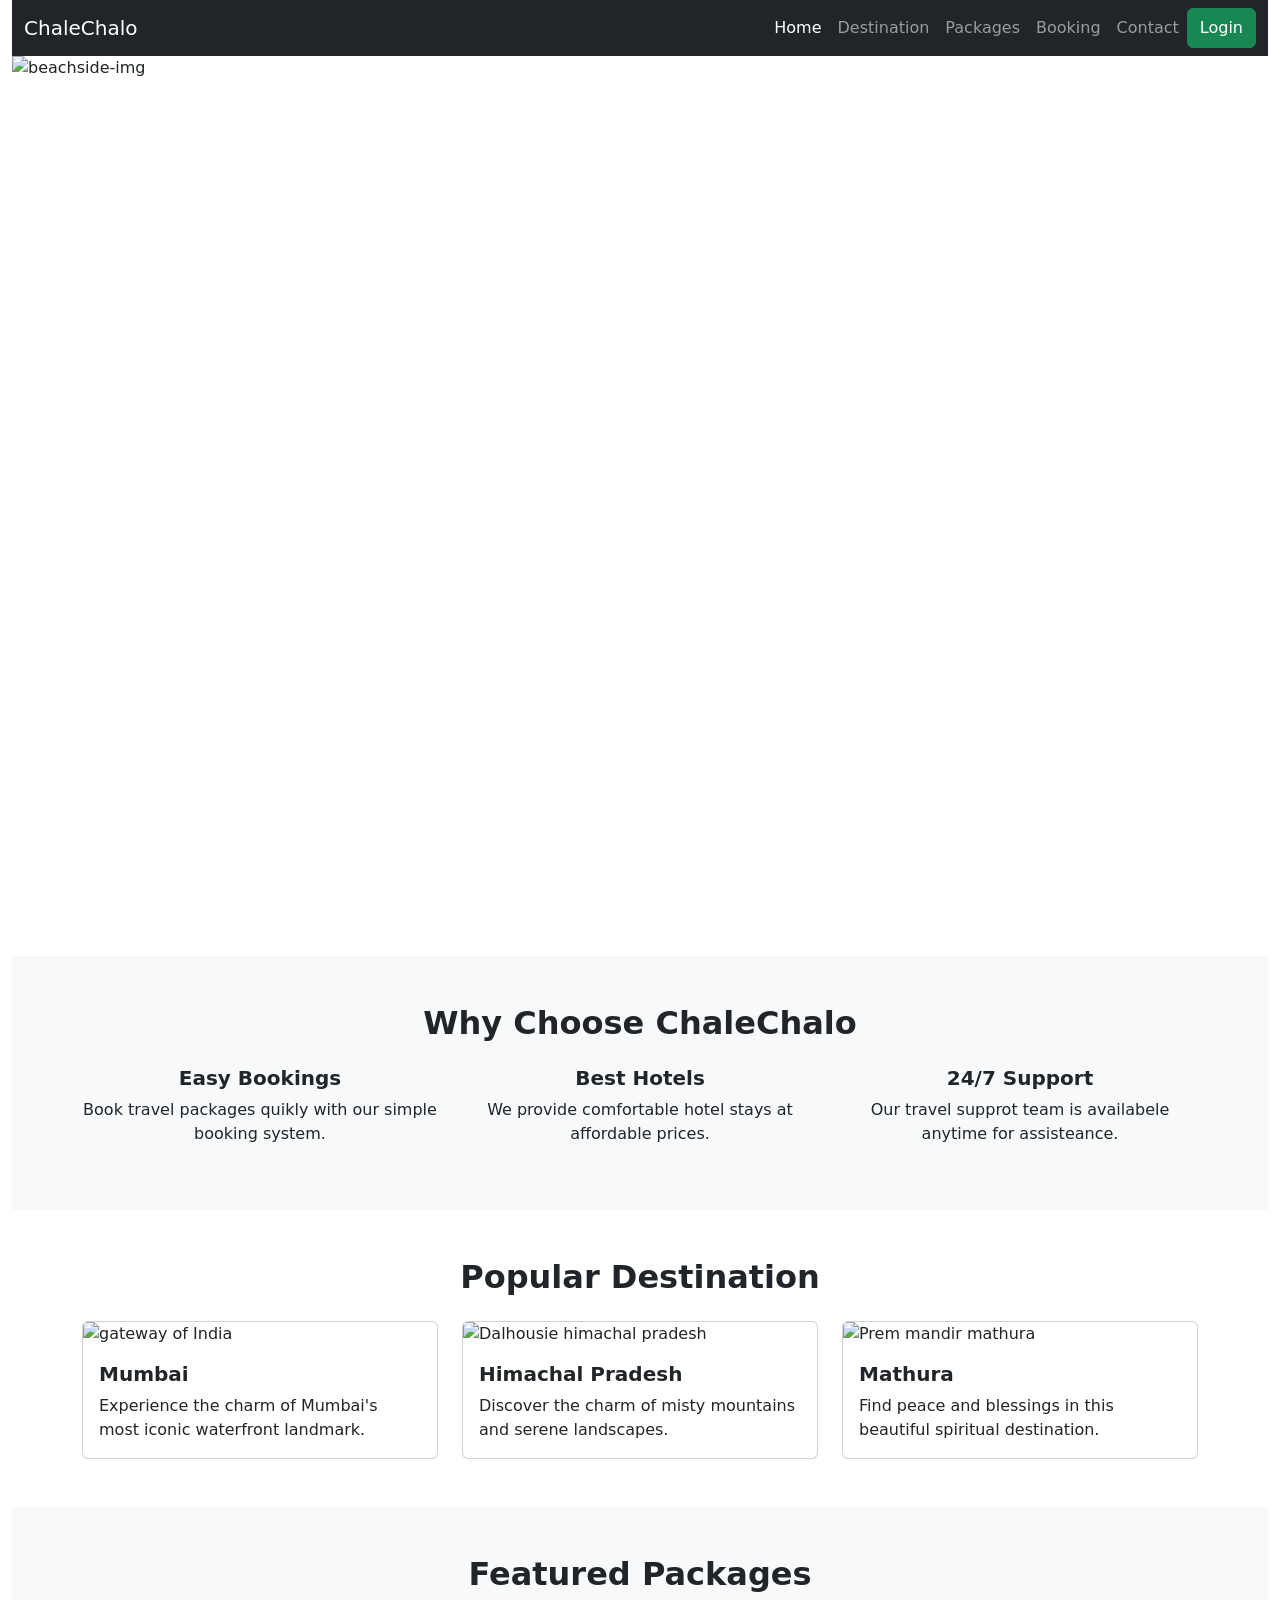
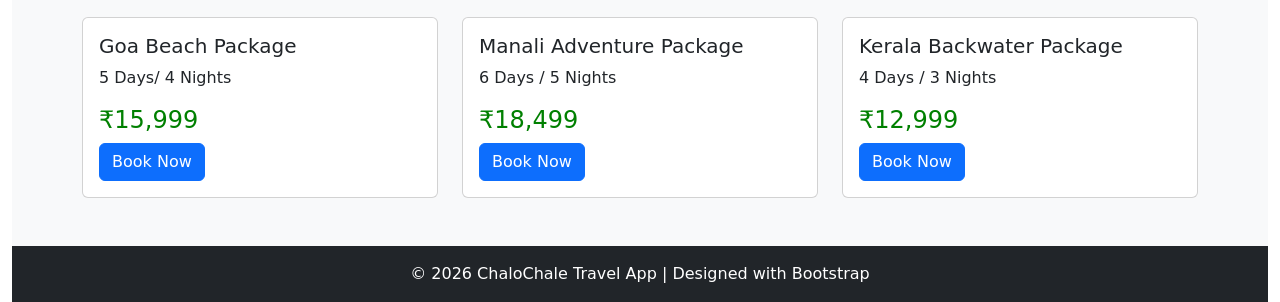
==== index.html @ 3525d7b6 "home page designed and windsurf installed" ====
<!DOCTYPE html>
<html lang="en">

<head>
    <meta charset="UTF-8">
    <meta name="viewport" content="width=device-width, initial-scale=1.0">
    <title>ChaleChalo - Travel App</title>
    <link href="https://cdn.jsdelivr.net/npm/bootstrap@5.0.2/dist/css/bootstrap.min.css" rel="stylesheet"
        integrity="sha384-EVSTQN3/azprG1Anm3QDgpJLIm9Nao0Yz1ztcQTwFspd3yD65VohhpuuCOmLASjC" crossorigin="anonymous">
    <link rel="stylesheet" href="css/style.css">
</head>

<body>

    <div class="container-fluid">
        <div class="row">
            <div class="col">

                <nav class="navbar navbar-expand-sm navbar-dark bg-dark">
                    <div class="container-fluid">
                        <a class="navbar-brand">ChaleChalo</a>

                        <button class="navbar-toggler" type="button" data-bs-toggle="collapse"
                            data-bs-target="#navbarNav" aria-controls="navbarNav" aria-expanded="false"
                            aria-label="Toggle navigation">
                            <span class="navbar-toggler-icon"></span>
                        </button>

                        <div class="collapse navbar-collapse" id="navbarNav">
                            <ul class="navbar-nav ms-auto">
                                <li class="nav-item">
                                    <a class="nav-link active" href="./index.html">Home</a>
                                </li>
                                <li class="nav-item">
                                    <a class="nav-link" href="./destination.html">Destination</a>
                                </li>
                                <li class="nav-item">
                                    <a class="nav-link" href="./packages.html">Packages</a>
                                </li>
                                <li class="nav-item">
                                    <a class="nav-link" href="./booking.html">Booking</a>
                                </li>
                                <li class="nav-item">
                                    <a class="nav-link" href="./contact.html">Contact</a>
                                </li>
                                <button type="button" class="btn btn-success">Login</button>
                            </ul>
                        </div>
                    </div>
                </nav>
            </div>
        </div>
        <!---Navigation end here-->

        <div class="row">
            <div class="col">
                <div id="carouselExampleCaptions" class="carousel slide">
                    <div class="carousel-indicators">
                        <button type="button" data-bs-target="#carouselExampleCaptions" data-bs-slide-to="0"
                            class="active" aria-current="true" aria-label="Slide 1"></button>
                        <button type="button" data-bs-target="#carouselExampleCaptions" data-bs-slide-to="1"
                            aria-label="Slide 2"></button>
                        <button type="button" data-bs-target="#carouselExampleCaptions" data-bs-slide-to="2"
                            aria-label="Slide 3"></button>
                    </div>
                    <div class="carousel-inner">
                        <div class="carousel-item active">
                            <img src="https://images.wallpaperscraft.com/image/single/beach_sea_sand_1341994_3840x2400.jpg"
                                class="d-block w-100" alt="beachside-img" style="height: 900px">
                            <div class="carousel-caption d-none d-md-block">
                                <h5>Explore the World</h5>
                                <p>Discover breathtaking destinations and unforgettable adventures.</p>
                            </div>
                        </div>
                        <div class="carousel-item">
                            <img src="https://images.pexels.com/photos/371633/pexels-photo-371633.jpeg?cs=srgb&dl=clouds-country-daylight-371633.jpg&fm=jpg"
                                class="d-block w-100" alt="mountain-img" style="height: 900px">
                            <div class="carousel-caption d-none d-md-block">
                                <h5>Your Journey Begins Here</h5>
                                <p>Plan, book, and experience travel like never before.</p>
                            </div>
                        </div>
                        <div class="carousel-item">
                            <img src="https://wallpapercave.com/wp/wp5392707.jpg" class="d-block w-100" alt="ooty"
                                style="height: 900px">
                            <div class="carousel-caption d-none d-md-block">
                                <h5>Travel Without Limits</h5>
                                <p>Find the perfect destination for your next adventure.</p>
                            </div>
                        </div>
                    </div>
                    <button class="carousel-control-prev" type="button" data-bs-target="#carouselExampleCaptions"
                        data-bs-slide="prev">
                        <span class="carousel-control-prev-icon" aria-hidden="true"></span>
                        <span class="visually-hidden">Previous</span>
                    </button>
                    <button class="carousel-control-next" type="button" data-bs-target="#carouselExampleCaptions"
                        data-bs-slide="next">
                        <span class="carousel-control-next-icon" aria-hidden="true"></span>
                        <span class="visually-hidden">Next</span>
                    </button>
                </div>
            </div>
        </div>
        <!-- carousel ends here -->

        <div class="row">
            <div class="col-md-12">
                <section class="py-5 bg-light">
                    <div class="container">
                        <h2 class="text-center fw-bold mb-4">Why Choose ChaleChalo</h2>

                        <div class="row text-center">
                            <div class="col-4">
                                <h5 class="fw-bold">Easy Bookings</h5>
                                <p>Book travel packages quikly with our simple booking system.</p>
                            </div>
                            <div class="col-4">
                                <h5 class="fw-bold">Best Hotels</h5>
                                <p>We provide comfortable hotel stays at affordable prices.</p>
                            </div>
                            <div class="col-4">
                                <h5 class="fw-bold">24/7 Support</h5>
                                <p>Our travel supprot team is availabele anytime for assisteance.</p>
                            </div>
                        </div>
                    </div>
                </section>
            </div>
        </div>

        <!--service section ends here-->

        <section class="py-5">
            <div class="container">
                <h2 class="text-center fw-bold mb-4">Popular Destination</h2>
                <div class="row">
                    <div class="col-4">
                        <div class="card">
                            <img src="https://media.istockphoto.com/id/932088534/photo/mumbai-india-gateway-of-india.jpg?s=170667a&w=0&k=20&c=wxJutsMRgxdqLVpyVEsyJGT-OfS_-e7P_M9g_3NJ0JU="
                                class="card-img-top" alt="gateway of India">
                            <div class="card-body">
                                <h5 class="fw-bold">Mumbai</h5>
                                <p class="card-text">Experience the charm of Mumbai's most iconic waterfront landmark.
                                </p>
                            </div>
                        </div>
                    </div>
                    <div class="col-4">
                        <div class="card">
                            <img src="https://lonelyplanetimages.imgix.net/mastheads/GettyImages-514084465_high.jpg?sharp=10&vib=20&w=1200"
                                class="card-img-top" alt="Dalhousie himachal pradesh">
                            <div class="card-body">
                                <h5 class="fw-bold">Himachal Pradesh</h5>
                                <p class="card-text">Discover the charm of misty mountains and serene landscapes.</p>
                            </div>
                        </div>
                    </div>
                    <div class="col-4">
                        <div class="card">
                            <img src="https://cdn.pixabay.com/photo/2020/01/21/08/11/indian-temple-4782312_1280.jpg"
                                class="card-img-top" alt="Prem mandir mathura">
                            <div class="card-body">
                                <h5 class="fw-bold">Mathura</h5>
                                <p class="card-text">Find peace and blessings in this beautiful spiritual destination.
                                </p>
                            </div>
                        </div>
                    </div>
                </div>
            </div>
        </section>

        <!--destination section ends here-->

        <section class="py-5 bg-light">
            <div class="container">
                <h2 class="text-center fw-bold mb-4">Featured Packages </h2>

                <div class="row">
                    <div class="col-4">
                        <div class="card">
                            <div class="card-body">
                                <h5 class="card-title">Goa Beach Package</h5>
                                <p class="card-text">5 Days/ 4 Nights</p>
                                <h4 style="color: green;">₹15,999</h4>
                                <button type="button" class="btn btn-primary" data-bs-toggle="modal"
                                    data-bs-target="#exampleModal">
                                    Book Now
                                </button>
                            </div>
                        </div>
                    </div>
                    <div class="col-4">
                        <div class="card">
                            <div class="card-body">
                                <h5 class="card-title">Manali Adventure Package</h5>
                                <p class="card-text">6 Days / 5 Nights</p>
                                <h4 style="color: green;">₹18,499</h4>
                                <button type="button" class="btn btn-primary" data-bs-toggle="modal"
                                    data-bs-target="#exampleModal">
                                    Book Now
                                </button>
                            </div>
                        </div>
                    </div>
                    <div class="col-4">
                        <div class="card">
                            <div class="card-body">
                                <h5 class="card-title">Kerala Backwater Package</h5>
                                <p class="card-text">4 Days / 3 Nights</p>
                                <h4 style="color: green;">₹12,999</h4>
                                <button type="button" class="btn btn-primary" data-bs-toggle="modal"
                                    data-bs-target="#exampleModal">
                                    Book Now
                                </button>
                            </div>

                        </div>

                    </div>

                    <!-- Modal -->
                    <div class="modal fade" id="exampleModal" tabindex="-1" aria-labelledby="exampleModalLabel"
                        aria-hidden="true">
                        <div class="modal-dialog modal-dialog-centered custom-modal">
                            <div class="modal-content">
                                <div class="modal-header" style="background-color: rgb(10, 154, 237);">
                                    <h1 class="modal-title fs-5" id="exampleModalLabel">Book Now</h1>
                                    <button type="button" class="btn-close" data-bs-dismiss="modal"
                                        aria-label="Close"></button>
                                </div>
                                <div class="modal-body">
                                    <div class="row">
                                        <div class="col-6">
                                            <div class="input-group">
                                                <span class="input-group-text">Full Name</span>
                                                <input type="text" aria-label="First name" class="form-control">
                                            </div>
                                        </div>
                                        <div class="col-6">
                                            <div class="mb-3">
                                                <div class="input-group">
                                                    <span class="input-group-text">Email Address</span>
                                                    <input type="email" class="form-control"
                                                        id="exampleFormControlInput1" placeholder="name@example.com">
                                                </div>
                                            </div>
                                        </div>
                                    </div>
                                    <div class="row">
                                        <div class="col-6">
                                            <p>Select Destination</p>
                                            <div class="dropdown">
                                                <button class="btn btn-secondary dropdown-toggle" type="button"
                                                    data-bs-toggle="dropdown" aria-expanded="false">
                                                    Select Destination
                                                </button>
                                                <ul class="dropdown-menu">
                                                    <li><a class="dropdown-item">Goa</a></li>
                                                    <li><a class="dropdown-item">Manali</a></li>
                                                    <li><a class="dropdown-item">Jaipur</a></li>
                                                    <li><a class="dropdown-item">Kerala</a></li>
                                                </ul>
                                            </div>
                                        </div>
                                        <div class="col-6">
                                            <p>Travel Date</p>
                                            <div class="mb-3">
                                                <input type="date" class="form-control" id="date">
                                            </div>
                                        </div>
                                    </div>
                                    <div class="row">
                                        <div class="col-12">
                                            <label for="nop">Number of People</label>
                                            <input type="text" aria-label="Number of People" class="form-control"
                                                id="nop">
                                        </div>
                                    </div>
                                    <div class="row">
                                        <div class="mb-3">
                                            <label for="exampleFormControlTextarea1" class="form-label">Message</label>
                                            <textarea class="form-control" id="exampleFormControlTextarea1"
                                                rows="3"></textarea>
                                        </div>
                                    </div>
                                    <div class="row">
                                        <div class="col">
                                            <div class="text-center">
                                                <button type="button" class="btn btn-outline-success">
                                                    Submit Booking Request
                                                </button>
                                            </div>
                                        </div>
                                    </div>
                                </div>
                            </div>
                        </div>
                    </div>

                </div>
        </section>
        <!-- form end here -->

        <!-- Footer -->
        <footer class="bg-dark text-white text-center py-3">
            <p class="mb-0">© 2026 ChaloChale Travel App | Designed with Bootstrap</p>
        </footer>
    </div>


    <script src="https://cdn.jsdelivr.net/npm/bootstrap@5.0.2/dist/js/bootstrap.bundle.min.js"
        integrity="sha384-MrcW6ZMFYlzcLA8Nl+NtUVF0sA7MsXsP1UyJoMp4YLEuNSfAP+JcXn/tWtIaxVXM"
        crossorigin="anonymous"></script>
</body>

</html>
---- css/style.css ----
.custom-modal {
    max-width: 800px;  /* Increase width */
}

.custom-modal .modal-content {
    min-height: 400px;
}
.custom-modal {
    max-width: 800px;
    width: 90%;
}

.custom-modal .modal-content {
    min-height: auto;
}

@media (max-width: 576px) {
    .custom-modal {
        width: 95%;
        margin: auto;
    }

    .custom-modal .modal-content {
        min-height: auto;
    }
}
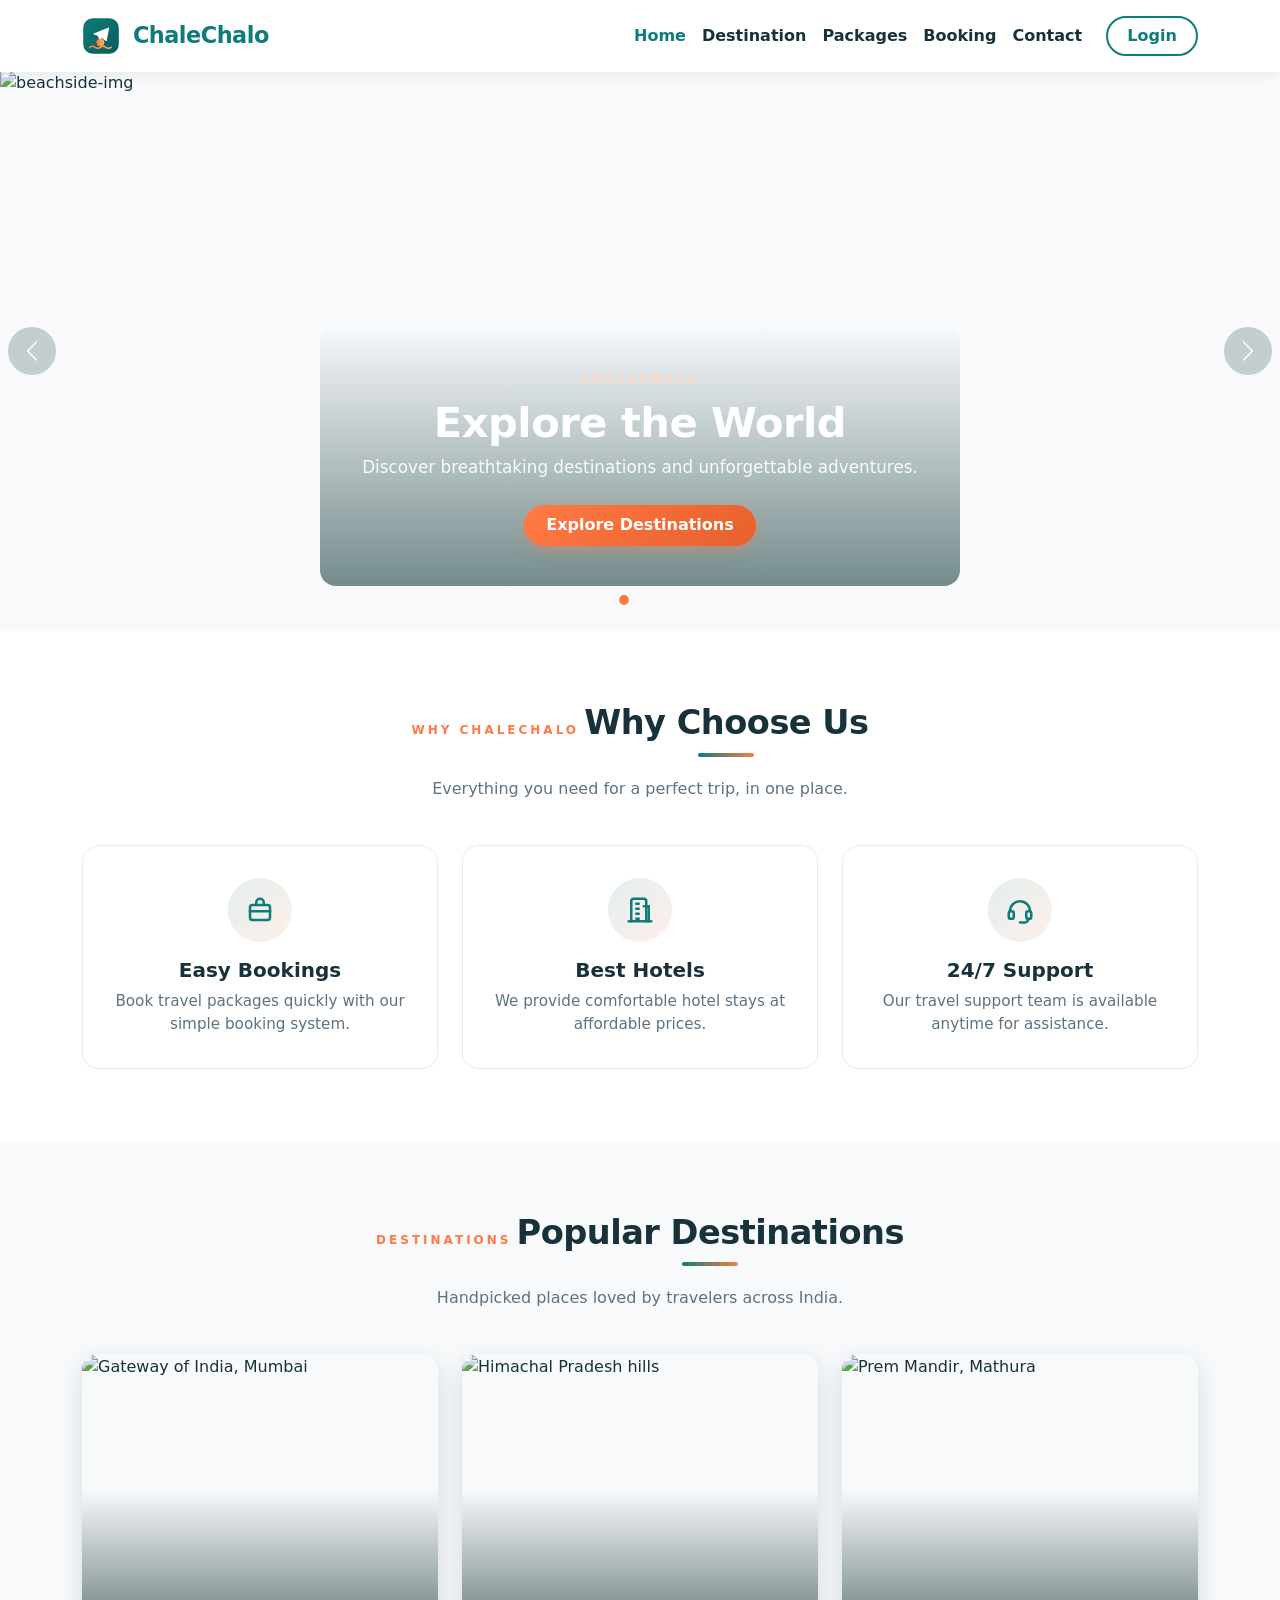
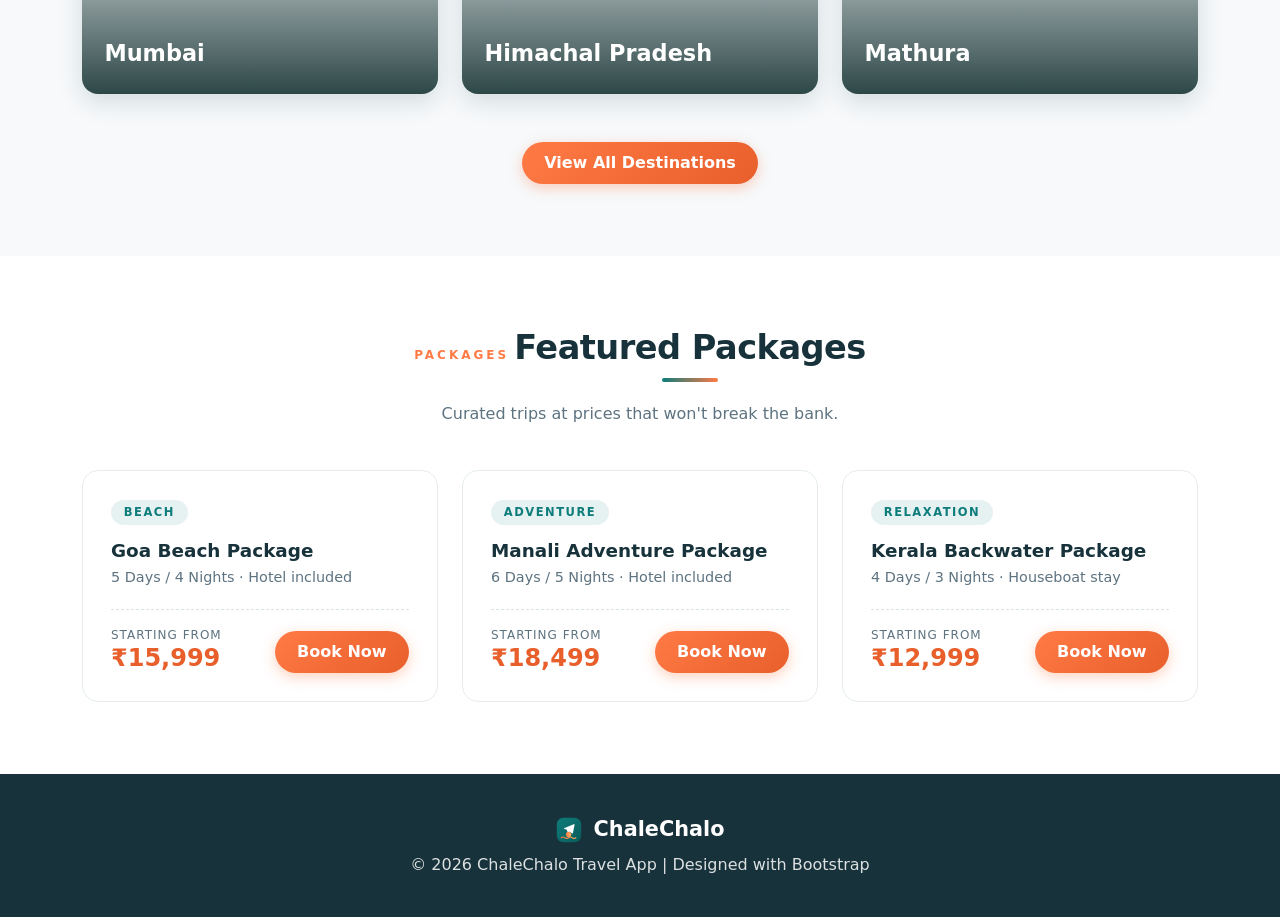
==== commit ae8774d5: ""destination page designed"" ====
--- a/index.html
+++ b/index.html
@@ -1,10 +1,10 @@
-<!DOCTYPE html>
+﻿<!DOCTYPE html>
 <html lang="en">
 
 <head>
     <meta charset="UTF-8">
     <meta name="viewport" content="width=device-width, initial-scale=1.0">
-    <title>ChaleChalo - Travel App</title>
+    <title>ChaleChalo - Explore the World</title>
     <link href="https://cdn.jsdelivr.net/npm/bootstrap@5.0.2/dist/css/bootstrap.min.css" rel="stylesheet"
         integrity="sha384-EVSTQN3/azprG1Anm3QDgpJLIm9Nao0Yz1ztcQTwFspd3yD65VohhpuuCOmLASjC" crossorigin="anonymous">
     <link rel="stylesheet" href="css/style.css">
@@ -12,307 +12,305 @@
 
 <body>
 
-    <div class="container-fluid">
-        <div class="row">
-            <div class="col">
-
-                <nav class="navbar navbar-expand-sm navbar-dark bg-dark">
-                    <div class="container-fluid">
-                        <a class="navbar-brand">ChaleChalo</a>
-
-                        <button class="navbar-toggler" type="button" data-bs-toggle="collapse"
-                            data-bs-target="#navbarNav" aria-controls="navbarNav" aria-expanded="false"
-                            aria-label="Toggle navigation">
-                            <span class="navbar-toggler-icon"></span>
-                        </button>
-
-                        <div class="collapse navbar-collapse" id="navbarNav">
-                            <ul class="navbar-nav ms-auto">
-                                <li class="nav-item">
-                                    <a class="nav-link active" href="./index.html">Home</a>
-                                </li>
-                                <li class="nav-item">
-                                    <a class="nav-link" href="./destination.html">Destination</a>
-                                </li>
-                                <li class="nav-item">
-                                    <a class="nav-link" href="./packages.html">Packages</a>
-                                </li>
-                                <li class="nav-item">
-                                    <a class="nav-link" href="./booking.html">Booking</a>
-                                </li>
-                                <li class="nav-item">
-                                    <a class="nav-link" href="./contact.html">Contact</a>
-                                </li>
-                                <button type="button" class="btn btn-success">Login</button>
-                            </ul>
-                        </div>
-                    </div>
-                </nav>
-            </div>
-        </div>
-        <!---Navigation end here-->
-
-        <div class="row">
-            <div class="col">
-                <div id="carouselExampleCaptions" class="carousel slide">
-                    <div class="carousel-indicators">
-                        <button type="button" data-bs-target="#carouselExampleCaptions" data-bs-slide-to="0"
-                            class="active" aria-current="true" aria-label="Slide 1"></button>
-                        <button type="button" data-bs-target="#carouselExampleCaptions" data-bs-slide-to="1"
-                            aria-label="Slide 2"></button>
-                        <button type="button" data-bs-target="#carouselExampleCaptions" data-bs-slide-to="2"
-                            aria-label="Slide 3"></button>
-                    </div>
-                    <div class="carousel-inner">
-                        <div class="carousel-item active">
-                            <img src="https://images.wallpaperscraft.com/image/single/beach_sea_sand_1341994_3840x2400.jpg"
-                                class="d-block w-100" alt="beachside-img" style="height: 900px">
-                            <div class="carousel-caption d-none d-md-block">
-                                <h5>Explore the World</h5>
-                                <p>Discover breathtaking destinations and unforgettable adventures.</p>
-                            </div>
-                        </div>
-                        <div class="carousel-item">
-                            <img src="https://images.pexels.com/photos/371633/pexels-photo-371633.jpeg?cs=srgb&dl=clouds-country-daylight-371633.jpg&fm=jpg"
-                                class="d-block w-100" alt="mountain-img" style="height: 900px">
-                            <div class="carousel-caption d-none d-md-block">
-                                <h5>Your Journey Begins Here</h5>
-                                <p>Plan, book, and experience travel like never before.</p>
-                            </div>
-                        </div>
-                        <div class="carousel-item">
-                            <img src="https://wallpapercave.com/wp/wp5392707.jpg" class="d-block w-100" alt="ooty"
-                                style="height: 900px">
-                            <div class="carousel-caption d-none d-md-block">
-                                <h5>Travel Without Limits</h5>
-                                <p>Find the perfect destination for your next adventure.</p>
-                            </div>
-                        </div>
-                    </div>
-                    <button class="carousel-control-prev" type="button" data-bs-target="#carouselExampleCaptions"
-                        data-bs-slide="prev">
-                        <span class="carousel-control-prev-icon" aria-hidden="true"></span>
-                        <span class="visually-hidden">Previous</span>
-                    </button>
-                    <button class="carousel-control-next" type="button" data-bs-target="#carouselExampleCaptions"
-                        data-bs-slide="next">
-                        <span class="carousel-control-next-icon" aria-hidden="true"></span>
-                        <span class="visually-hidden">Next</span>
-                    </button>
-                </div>
-            </div>
-        </div>
-        <!-- carousel ends here -->
-
-        <div class="row">
-            <div class="col-md-12">
-                <section class="py-5 bg-light">
-                    <div class="container">
-                        <h2 class="text-center fw-bold mb-4">Why Choose ChaleChalo</h2>
-
-                        <div class="row text-center">
-                            <div class="col-4">
-                                <h5 class="fw-bold">Easy Bookings</h5>
-                                <p>Book travel packages quikly with our simple booking system.</p>
-                            </div>
-                            <div class="col-4">
-                                <h5 class="fw-bold">Best Hotels</h5>
-                                <p>We provide comfortable hotel stays at affordable prices.</p>
-                            </div>
-                            <div class="col-4">
-                                <h5 class="fw-bold">24/7 Support</h5>
-                                <p>Our travel supprot team is availabele anytime for assisteance.</p>
-                            </div>
-                        </div>
-                    </div>
-                </section>
-            </div>
-        </div>
-
-        <!--service section ends here-->
-
-        <section class="py-5">
-            <div class="container">
-                <h2 class="text-center fw-bold mb-4">Popular Destination</h2>
-                <div class="row">
-                    <div class="col-4">
-                        <div class="card">
-                            <img src="https://media.istockphoto.com/id/932088534/photo/mumbai-india-gateway-of-india.jpg?s=170667a&w=0&k=20&c=wxJutsMRgxdqLVpyVEsyJGT-OfS_-e7P_M9g_3NJ0JU="
-                                class="card-img-top" alt="gateway of India">
-                            <div class="card-body">
-                                <h5 class="fw-bold">Mumbai</h5>
-                                <p class="card-text">Experience the charm of Mumbai's most iconic waterfront landmark.
-                                </p>
-                            </div>
-                        </div>
-                    </div>
-                    <div class="col-4">
-                        <div class="card">
-                            <img src="https://lonelyplanetimages.imgix.net/mastheads/GettyImages-514084465_high.jpg?sharp=10&vib=20&w=1200"
-                                class="card-img-top" alt="Dalhousie himachal pradesh">
-                            <div class="card-body">
-                                <h5 class="fw-bold">Himachal Pradesh</h5>
-                                <p class="card-text">Discover the charm of misty mountains and serene landscapes.</p>
-                            </div>
-                        </div>
-                    </div>
-                    <div class="col-4">
-                        <div class="card">
-                            <img src="https://cdn.pixabay.com/photo/2020/01/21/08/11/indian-temple-4782312_1280.jpg"
-                                class="card-img-top" alt="Prem mandir mathura">
-                            <div class="card-body">
-                                <h5 class="fw-bold">Mathura</h5>
-                                <p class="card-text">Find peace and blessings in this beautiful spiritual destination.
-                                </p>
-                            </div>
-                        </div>
-                    </div>
-                </div>
-            </div>
-        </section>
-
-        <!--destination section ends here-->
-
-        <section class="py-5 bg-light">
-            <div class="container">
-                <h2 class="text-center fw-bold mb-4">Featured Packages </h2>
-
-                <div class="row">
-                    <div class="col-4">
-                        <div class="card">
-                            <div class="card-body">
-                                <h5 class="card-title">Goa Beach Package</h5>
-                                <p class="card-text">5 Days/ 4 Nights</p>
-                                <h4 style="color: green;">₹15,999</h4>
-                                <button type="button" class="btn btn-primary" data-bs-toggle="modal"
-                                    data-bs-target="#exampleModal">
+    <!-- Navigation -->
+    <nav class="navbar navbar-expand-lg cc-navbar sticky-top">
+        <div class="container">
+            <a class="navbar-brand cc-brand" href="./index.html">
+                <img src="images/logo.svg" alt="ChaleChalo logo" class="cc-logo"> ChaleChalo
+            </a>
+
+            <button class="navbar-toggler cc-toggler" type="button" data-bs-toggle="collapse"
+                data-bs-target="#navbarNav" aria-controls="navbarNav" aria-expanded="false"
+                aria-label="Toggle navigation">
+                <span class="navbar-toggler-icon"></span>
+            </button>
+
+            <div class="collapse navbar-collapse" id="navbarNav">
+                <ul class="navbar-nav ms-auto align-items-lg-center">
+                    <li class="nav-item">
+                        <a class="nav-link active" href="./index.html">Home</a>
+                    </li>
+                    <li class="nav-item">
+                        <a class="nav-link" href="./destination.html">Destination</a>
+                    </li>
+                    <li class="nav-item">
+                        <a class="nav-link" href="./packages.html">Packages</a>
+                    </li>
+                    <li class="nav-item">
+                        <a class="nav-link" href="./booking.html">Booking</a>
+                    </li>
+                    <li class="nav-item">
+                        <a class="nav-link" href="./contact.html">Contact</a>
+                    </li>
+                    <li class="nav-item ms-lg-3">
+                        <button type="button" class="btn cc-btn-outline">Login</button>
+                    </li>
+                </ul>
+            </div>
+        </div>
+    </nav>
+
+    <!-- Hero Carousel -->
+    <div id="heroCarousel" class="carousel slide cc-hero" data-bs-ride="carousel">
+        <div class="carousel-indicators">
+            <button type="button" data-bs-target="#heroCarousel" data-bs-slide-to="0" class="active"
+                aria-current="true" aria-label="Slide 1"></button>
+            <button type="button" data-bs-target="#heroCarousel" data-bs-slide-to="1" aria-label="Slide 2"></button>
+            <button type="button" data-bs-target="#heroCarousel" data-bs-slide-to="2" aria-label="Slide 3"></button>
+        </div>
+        <div class="carousel-inner">
+            <div class="carousel-item active">
+                <img src="https://images.wallpaperscraft.com/image/single/beach_sea_sand_1341994_3840x2400.jpg"
+                    class="d-block w-100 cc-hero-img" alt="beachside-img">
+                <div class="carousel-caption">
+                    <span class="cc-kicker">ChaleChalo</span>
+                    <h2>Explore the World</h2>
+                    <p>Discover breathtaking destinations and unforgettable adventures.</p>
+                    <a href="./destination.html" class="btn cc-btn-primary mt-2">Explore Destinations</a>
+                </div>
+            </div>
+            <div class="carousel-item">
+                <img src="https://images.pexels.com/photos/371633/pexels-photo-371633.jpeg?cs=srgb&dl=clouds-country-daylight-371633.jpg&fm=jpg"
+                    class="d-block w-100 cc-hero-img" alt="mountain-img">
+                <div class="carousel-caption">
+                    <span class="cc-kicker">ChaleChalo</span>
+                    <h2>Your Journey Begins Here</h2>
+                    <p>Plan, book, and experience travel like never before.</p>
+                    <a href="./packages.html" class="btn cc-btn-primary mt-2">View Packages</a>
+                </div>
+            </div>
+            <div class="carousel-item">
+                <img src="https://wallpapercave.com/wp/wp5392707.jpg" class="d-block w-100 cc-hero-img" alt="ooty">
+                <div class="carousel-caption">
+                    <span class="cc-kicker">ChaleChalo</span>
+                    <h2>Travel Without Limits</h2>
+                    <p>Find the perfect destination for your next adventure.</p>
+                    <a href="./booking.html" class="btn cc-btn-primary mt-2">Start Booking</a>
+                </div>
+            </div>
+        </div>
+        <button class="carousel-control-prev" type="button" data-bs-target="#heroCarousel" data-bs-slide="prev">
+            <span class="carousel-control-prev-icon" aria-hidden="true"></span>
+            <span class="visually-hidden">Previous</span>
+        </button>
+        <button class="carousel-control-next" type="button" data-bs-target="#heroCarousel" data-bs-slide="next">
+            <span class="carousel-control-next-icon" aria-hidden="true"></span>
+            <span class="visually-hidden">Next</span>
+        </button>
+    </div>
+
+    <!-- Why Choose Us -->
+    <section class="cc-section">
+        <div class="container">
+            <div class="cc-section-head text-center">
+                <span class="cc-kicker">Why ChaleChalo</span>
+                <h2 class="cc-title">Why Choose Us</h2>
+                <p class="cc-subtitle">Everything you need for a perfect trip, in one place.</p>
+            </div>
+            <div class="row g-4">
+                <div class="col-md-4">
+                    <div class="cc-feature text-center">
+                        <div class="cc-feature-icon"><svg viewBox="0 0 24 24" fill="none" stroke="currentColor" stroke-width="2" stroke-linecap="round" stroke-linejoin="round"><rect x="4" y="8" width="16" height="12" rx="2"/><path d="M9 8V6a3 3 0 0 1 6 0v2"/><path d="M4 13h16"/></svg></div>
+                        <h5>Easy Bookings</h5>
+                        <p>Book travel packages quickly with our simple booking system.</p>
+                    </div>
+                </div>
+                <div class="col-md-4">
+                    <div class="cc-feature text-center">
+                        <div class="cc-feature-icon"><svg viewBox="0 0 24 24" fill="none" stroke="currentColor" stroke-width="2" stroke-linecap="round" stroke-linejoin="round"><path d="M3 21h18"/><path d="M5 21V5a2 2 0 0 1 2-2h8a2 2 0 0 1 2 2v16"/><path d="M15 9h4v12"/><path d="M9 7h2M9 11h2M9 15h2M9 19h2"/></svg></div>
+                        <h5>Best Hotels</h5>
+                        <p>We provide comfortable hotel stays at affordable prices.</p>
+                    </div>
+                </div>
+                <div class="col-md-4">
+                    <div class="cc-feature text-center">
+                        <div class="cc-feature-icon"><svg viewBox="0 0 24 24" fill="none" stroke="currentColor" stroke-width="2" stroke-linecap="round" stroke-linejoin="round"><path d="M4 13a8 8 0 0 1 16 0"/><rect x="3" y="13" width="4" height="6" rx="1.5"/><rect x="17" y="13" width="4" height="6" rx="1.5"/><path d="M19 19a4 4 0 0 1-4 3h-3"/></svg></div>
+                        <h5>24/7 Support</h5>
+                        <p>Our travel support team is available anytime for assistance.</p>
+                    </div>
+                </div>
+            </div>
+        </div>
+    </section>
+
+    <!-- Popular Destinations -->
+    <section class="cc-section cc-section-alt">
+        <div class="container">
+            <div class="cc-section-head text-center">
+                <span class="cc-kicker">Destinations</span>
+                <h2 class="cc-title">Popular Destinations</h2>
+                <p class="cc-subtitle">Handpicked places loved by travelers across India.</p>
+            </div>
+            <div class="row g-4">
+                <div class="col-md-4">
+                    <div class="cc-dest-card">
+                        <img src="https://media.istockphoto.com/id/932088534/photo/mumbai-india-gateway-of-india.jpg?s=170667a&w=0&k=20&c=wxJutsMRgxdqLVpyVEsyJGT-OfS_-e7P_M9g_3NJ0JU="
+                            alt="Gateway of India, Mumbai">
+                        <div class="cc-dest-info">
+                            <h5>Mumbai</h5>
+                            <p>Experience the charm of Mumbai's most iconic waterfront landmark.</p>
+                        </div>
+                    </div>
+                </div>
+                <div class="col-md-4">
+                    <div class="cc-dest-card">
+                        <img src="https://lonelyplanetimages.imgix.net/mastheads/GettyImages-514084465_high.jpg?sharp=10&vib=20&w=1200"
+                            alt="Himachal Pradesh hills">
+                        <div class="cc-dest-info">
+                            <h5>Himachal Pradesh</h5>
+                            <p>Discover the charm of misty mountains and serene landscapes.</p>
+                        </div>
+                    </div>
+                </div>
+                <div class="col-md-4">
+                    <div class="cc-dest-card">
+                        <img src="https://cdn.pixabay.com/photo/2020/01/21/08/11/indian-temple-4782312_1280.jpg"
+                            alt="Prem Mandir, Mathura">
+                        <div class="cc-dest-info">
+                            <h5>Mathura</h5>
+                            <p>Find peace and blessings in this beautiful spiritual destination.</p>
+                        </div>
+                    </div>
+                </div>
+            </div>
+            <div class="text-center mt-5">
+                <a href="./destination.html" class="btn cc-btn-primary">View All Destinations</a>
+            </div>
+        </div>
+    </section>
+
+    <!-- Featured Packages -->
+    <section class="cc-section">
+        <div class="container">
+            <div class="cc-section-head text-center">
+                <span class="cc-kicker">Packages</span>
+                <h2 class="cc-title">Featured Packages</h2>
+                <p class="cc-subtitle">Curated trips at prices that won't break the bank.</p>
+            </div>
+            <div class="row g-4">
+                <div class="col-md-4">
+                    <div class="cc-package-card">
+                        <div class="cc-package-body">
+                            <span class="cc-package-tag">Beach</span>
+                            <h5>Goa Beach Package</h5>
+                            <p class="cc-package-meta">5 Days / 4 Nights · Hotel included</p>
+                            <div class="cc-package-footer">
+                                <div>
+                                    <span class="cc-price-label">Starting from</span>
+                                    <h4 class="cc-price">₹15,999</h4>
+                                </div>
+                                <button type="button" class="btn cc-btn-primary"
+                                    data-bs-toggle="modal" data-bs-target="#bookingModal">
                                     Book Now
                                 </button>
                             </div>
                         </div>
                     </div>
-                    <div class="col-4">
-                        <div class="card">
-                            <div class="card-body">
-                                <h5 class="card-title">Manali Adventure Package</h5>
-                                <p class="card-text">6 Days / 5 Nights</p>
-                                <h4 style="color: green;">₹18,499</h4>
-                                <button type="button" class="btn btn-primary" data-bs-toggle="modal"
-                                    data-bs-target="#exampleModal">
+                </div>
+                <div class="col-md-4">
+                    <div class="cc-package-card">
+                        <div class="cc-package-body">
+                            <span class="cc-package-tag">Adventure</span>
+                            <h5>Manali Adventure Package</h5>
+                            <p class="cc-package-meta">6 Days / 5 Nights · Hotel included</p>
+                            <div class="cc-package-footer">
+                                <div>
+                                    <span class="cc-price-label">Starting from</span>
+                                    <h4 class="cc-price">₹18,499</h4>
+                                </div>
+                                <button type="button" class="btn cc-btn-primary"
+                                    data-bs-toggle="modal" data-bs-target="#bookingModal">
                                     Book Now
                                 </button>
                             </div>
                         </div>
                     </div>
-                    <div class="col-4">
-                        <div class="card">
-                            <div class="card-body">
-                                <h5 class="card-title">Kerala Backwater Package</h5>
-                                <p class="card-text">4 Days / 3 Nights</p>
-                                <h4 style="color: green;">₹12,999</h4>
-                                <button type="button" class="btn btn-primary" data-bs-toggle="modal"
-                                    data-bs-target="#exampleModal">
+                </div>
+                <div class="col-md-4">
+                    <div class="cc-package-card">
+                        <div class="cc-package-body">
+                            <span class="cc-package-tag">Relaxation</span>
+                            <h5>Kerala Backwater Package</h5>
+                            <p class="cc-package-meta">4 Days / 3 Nights · Houseboat stay</p>
+                            <div class="cc-package-footer">
+                                <div>
+                                    <span class="cc-price-label">Starting from</span>
+                                    <h4 class="cc-price">₹12,999</h4>
+                                </div>
+                                <button type="button" class="btn cc-btn-primary"
+                                    data-bs-toggle="modal" data-bs-target="#bookingModal">
                                     Book Now
                                 </button>
                             </div>
-
-                        </div>
-
-                    </div>
-
-                    <!-- Modal -->
-                    <div class="modal fade" id="exampleModal" tabindex="-1" aria-labelledby="exampleModalLabel"
-                        aria-hidden="true">
-                        <div class="modal-dialog modal-dialog-centered custom-modal">
-                            <div class="modal-content">
-                                <div class="modal-header" style="background-color: rgb(10, 154, 237);">
-                                    <h1 class="modal-title fs-5" id="exampleModalLabel">Book Now</h1>
-                                    <button type="button" class="btn-close" data-bs-dismiss="modal"
-                                        aria-label="Close"></button>
-                                </div>
-                                <div class="modal-body">
-                                    <div class="row">
-                                        <div class="col-6">
-                                            <div class="input-group">
-                                                <span class="input-group-text">Full Name</span>
-                                                <input type="text" aria-label="First name" class="form-control">
-                                            </div>
-                                        </div>
-                                        <div class="col-6">
-                                            <div class="mb-3">
-                                                <div class="input-group">
-                                                    <span class="input-group-text">Email Address</span>
-                                                    <input type="email" class="form-control"
-                                                        id="exampleFormControlInput1" placeholder="name@example.com">
-                                                </div>
-                                            </div>
-                                        </div>
-                                    </div>
-                                    <div class="row">
-                                        <div class="col-6">
-                                            <p>Select Destination</p>
-                                            <div class="dropdown">
-                                                <button class="btn btn-secondary dropdown-toggle" type="button"
-                                                    data-bs-toggle="dropdown" aria-expanded="false">
-                                                    Select Destination
-                                                </button>
-                                                <ul class="dropdown-menu">
-                                                    <li><a class="dropdown-item">Goa</a></li>
-                                                    <li><a class="dropdown-item">Manali</a></li>
-                                                    <li><a class="dropdown-item">Jaipur</a></li>
-                                                    <li><a class="dropdown-item">Kerala</a></li>
-                                                </ul>
-                                            </div>
-                                        </div>
-                                        <div class="col-6">
-                                            <p>Travel Date</p>
-                                            <div class="mb-3">
-                                                <input type="date" class="form-control" id="date">
-                                            </div>
-                                        </div>
-                                    </div>
-                                    <div class="row">
-                                        <div class="col-12">
-                                            <label for="nop">Number of People</label>
-                                            <input type="text" aria-label="Number of People" class="form-control"
-                                                id="nop">
-                                        </div>
-                                    </div>
-                                    <div class="row">
-                                        <div class="mb-3">
-                                            <label for="exampleFormControlTextarea1" class="form-label">Message</label>
-                                            <textarea class="form-control" id="exampleFormControlTextarea1"
-                                                rows="3"></textarea>
-                                        </div>
-                                    </div>
-                                    <div class="row">
-                                        <div class="col">
-                                            <div class="text-center">
-                                                <button type="button" class="btn btn-outline-success">
-                                                    Submit Booking Request
-                                                </button>
-                                            </div>
-                                        </div>
-                                    </div>
-                                </div>
-                            </div>
-                        </div>
-                    </div>
-
-                </div>
-        </section>
-        <!-- form end here -->
-
-        <!-- Footer -->
-        <footer class="bg-dark text-white text-center py-3">
-            <p class="mb-0">© 2026 ChaloChale Travel App | Designed with Bootstrap</p>
-        </footer>
+                        </div>
+                    </div>
+                </div>
+            </div>
+        </div>
+    </section>
+
+    <!-- Booking Modal -->
+    <div class="modal fade" id="bookingModal" tabindex="-1" aria-labelledby="bookingModalLabel" aria-hidden="true">
+        <div class="modal-dialog modal-dialog-centered custom-modal">
+            <div class="modal-content">
+                <div class="modal-header cc-modal-header">
+                    <h5 class="modal-title" id="bookingModalLabel">Book Your Trip</h5>
+                    <button type="button" class="btn-close btn-close-white" data-bs-dismiss="modal"
+                        aria-label="Close"></button>
+                </div>
+                <div class="modal-body">
+                    <div class="row g-3">
+                        <div class="col-md-6">
+                            <label class="form-label">Full Name</label>
+                            <input type="text" class="form-control" placeholder="Your full name">
+                        </div>
+                        <div class="col-md-6">
+                            <label class="form-label">Email Address</label>
+                            <input type="email" class="form-control" placeholder="name@example.com">
+                        </div>
+                        <div class="col-md-6">
+                            <label class="form-label">Select Destination</label>
+                            <select class="form-select">
+                                <option selected>Select a destination</option>
+                                <option>Goa</option>
+                                <option>Manali</option>
+                                <option>Jaipur</option>
+                                <option>Kerala</option>
+                            </select>
+                        </div>
+                        <div class="col-md-6">
+                            <label class="form-label">Travel Date</label>
+                            <input type="date" class="form-control">
+                        </div>
+                        <div class="col-12">
+                            <label class="form-label">Number of People</label>
+                            <input type="number" min="1" class="form-control" placeholder="e.g. 2">
+                        </div>
+                        <div class="col-12">
+                            <label class="form-label">Message</label>
+                            <textarea class="form-control" rows="3"
+                                placeholder="Any special requests or questions?"></textarea>
+                        </div>
+                    </div>
+                    <div class="text-center mt-4">
+                        <button type="button" class="btn cc-btn-primary">Submit Booking Request</button>
+                    </div>
+                </div>
+            </div>
+        </div>
     </div>
 
+    <!-- Footer -->
+    <footer class="cc-footer">
+        <div class="container text-center">
+            <p class="cc-footer-brand mb-2"><img src="images/logo.svg" alt="ChaleChalo logo" class="cc-footer-logo"> ChaleChalo</p>
+            <p class="mb-0">© 2026 ChaleChalo Travel App | Designed with Bootstrap</p>
+        </div>
+    </footer>
 
     <script src="https://cdn.jsdelivr.net/npm/bootstrap@5.0.2/dist/js/bootstrap.bundle.min.js"
         integrity="sha384-MrcW6ZMFYlzcLA8Nl+NtUVF0sA7MsXsP1UyJoMp4YLEuNSfAP+JcXn/tWtIaxVXM"
         crossorigin="anonymous"></script>
 </body>
 
-</html>+</html>
--- a/css/style.css
+++ b/css/style.css
@@ -1,10 +1,359 @@
-.custom-modal {
-    max-width: 800px;  /* Increase width */
-}
-
-.custom-modal .modal-content {
-    min-height: 400px;
-}
+﻿/* ============================================================
+   ChaleChalo â€” Travel Theme
+   Palette: deep teal + warm coral on a soft neutral base
+   ============================================================ */
+
+:root {
+    --cc-teal: #0e7c7b;
+    --cc-teal-dark: #0a5c5b;
+    --cc-coral: #ff7a45;
+    --cc-coral-dark: #e85f2b;
+    --cc-ink: #17323a;
+    --cc-muted: #5d7380;
+    --cc-bg: #f7f9fb;
+    --cc-white: #ffffff;
+    --cc-radius: 16px;
+}
+
+body {
+    font-family: "Segoe UI", system-ui, -apple-system, sans-serif;
+    color: var(--cc-ink);
+    background: var(--cc-bg);
+}
+
+/* ---------- Navbar ---------- */
+.cc-navbar {
+    background: rgba(255, 255, 255, 0.95);
+    backdrop-filter: blur(10px);
+    box-shadow: 0 2px 12px rgba(14, 60, 60, 0.08);
+    padding: 0.75rem 0;
+}
+
+.cc-brand {
+    font-size: 1.4rem;
+    font-weight: 800;
+    color: var(--cc-teal) !important;
+    letter-spacing: -0.5px;
+}
+
+.cc-logo {
+    height: 38px;
+    width: auto;
+    margin-right: 0.35rem;
+    vertical-align: middle;
+}
+
+.cc-navbar .nav-link {
+    color: var(--cc-ink);
+    font-weight: 600;
+    padding: 0.5rem 0.9rem;
+    border-radius: 8px;
+    transition: color 0.2s, background 0.2s;
+}
+
+.cc-navbar .nav-link:hover {
+    color: var(--cc-teal);
+    background: rgba(14, 124, 123, 0.08);
+}
+
+.cc-navbar .nav-link.active {
+    color: var(--cc-teal);
+}
+
+.cc-toggler {
+    border: 1px solid #d9e2e6;
+}
+
+/* ---------- Buttons ---------- */
+.cc-btn-primary {
+    background: linear-gradient(135deg, var(--cc-coral), var(--cc-coral-dark));
+    color: #fff;
+    font-weight: 600;
+    border: none;
+    border-radius: 50px;
+    padding: 0.55rem 1.4rem;
+    box-shadow: 0 4px 14px rgba(255, 122, 69, 0.35);
+    transition: transform 0.2s, box-shadow 0.2s;
+}
+
+.cc-btn-primary:hover,
+.cc-btn-primary:focus {
+    color: #fff;
+    transform: translateY(-2px);
+    box-shadow: 0 6px 18px rgba(255, 122, 69, 0.45);
+}
+
+.cc-btn-outline {
+    background: transparent;
+    color: var(--cc-teal);
+    font-weight: 600;
+    border: 2px solid var(--cc-teal);
+    border-radius: 50px;
+    padding: 0.4rem 1.2rem;
+    transition: background 0.2s, color 0.2s;
+}
+
+.cc-btn-outline:hover {
+    background: var(--cc-teal);
+    color: #fff;
+}
+
+/* ---------- Hero ---------- */
+.cc-hero {
+    margin-top: -1px;
+}
+
+.cc-hero-img {
+    height: 560px;
+    object-fit: cover;
+}
+
+@media (max-width: 768px) {
+    .cc-hero-img {
+        height: 420px;
+    }
+}
+
+.cc-hero .carousel-caption {
+    background: linear-gradient(180deg, rgba(10, 50, 50, 0) 0%, rgba(10, 50, 50, 0.55) 100%);
+    border-radius: var(--cc-radius);
+    padding: 2.5rem 1.5rem;
+    max-width: 640px;
+    margin: 0 auto;
+    bottom: 8%;
+    left: 50%;
+    transform: translateX(-50%);
+    width: 90%;
+}
+
+.cc-hero .carousel-caption h2 {
+    font-weight: 800;
+    font-size: 2.6rem;
+    letter-spacing: -0.5px;
+}
+
+.cc-hero .carousel-caption p {
+    font-size: 1.05rem;
+    color: rgba(255, 255, 255, 0.92);
+}
+
+.cc-kicker {
+    display: inline-block;
+    text-transform: uppercase;
+    letter-spacing: 3px;
+    font-size: 0.75rem;
+    font-weight: 700;
+    color: var(--cc-coral);
+    margin-bottom: 0.6rem;
+}
+
+.cc-hero .cc-kicker {
+    color: #ffd8c4;
+}
+
+/* ---------- Sections ---------- */
+.cc-section {
+    padding: 4.5rem 0;
+    background: var(--cc-white);
+}
+
+.cc-section-alt {
+    background: var(--cc-bg);
+}
+
+.cc-section-head {
+    margin-bottom: 2.75rem;
+}
+
+.cc-title {
+    font-weight: 800;
+    font-size: 2.1rem;
+    color: var(--cc-ink);
+    letter-spacing: -0.5px;
+    position: relative;
+    display: inline-block;
+}
+
+.cc-title::after {
+    content: "";
+    display: block;
+    width: 56px;
+    height: 4px;
+    margin: 0.6rem auto 0;
+    border-radius: 4px;
+    background: linear-gradient(90deg, var(--cc-teal), var(--cc-coral));
+}
+
+.cc-subtitle {
+    color: var(--cc-muted);
+    margin-top: 0.75rem;
+}
+
+/* ---------- Feature cards ---------- */
+.cc-feature {
+    background: var(--cc-white);
+    border: 1px solid #e6ecef;
+    border-radius: var(--cc-radius);
+    padding: 2rem 1.5rem;
+    height: 100%;
+    transition: transform 0.25s, box-shadow 0.25s;
+}
+
+.cc-feature:hover {
+    transform: translateY(-6px);
+    box-shadow: 0 12px 30px rgba(14, 60, 60, 0.12);
+}
+
+.cc-feature-icon svg {
+    width: 30px;
+    height: 30px;
+    color: var(--cc-teal);
+}
+
+.cc-feature-icon {
+    width: 64px;
+    height: 64px;
+    margin: 0 auto 1rem;
+    display: flex;
+    align-items: center;
+    justify-content: center;
+    font-size: 1.7rem;
+    background: linear-gradient(135deg, rgba(14, 124, 123, 0.12), rgba(255, 122, 69, 0.12));
+    border-radius: 50%;
+}
+
+.cc-feature h5 {
+    font-weight: 700;
+    margin-bottom: 0.5rem;
+}
+
+.cc-feature p {
+    color: var(--cc-muted);
+    margin-bottom: 0;
+    font-size: 0.95rem;
+}
+
+/* ---------- Destination cards ---------- */
+.cc-dest-card {
+    position: relative;
+    border-radius: var(--cc-radius);
+    overflow: hidden;
+    height: 340px;
+    box-shadow: 0 8px 24px rgba(14, 60, 60, 0.15);
+}
+
+.cc-dest-card img {
+    width: 100%;
+    height: 100%;
+    object-fit: cover;
+    transition: transform 0.5s ease;
+}
+
+.cc-dest-card:hover img {
+    transform: scale(1.06);
+}
+
+.cc-dest-info {
+    position: absolute;
+    inset: 0;
+    background: linear-gradient(180deg, rgba(10, 40, 40, 0) 40%, rgba(10, 40, 40, 0.85) 100%);
+    display: flex;
+    flex-direction: column;
+    justify-content: flex-end;
+    padding: 1.4rem;
+    color: #fff;
+}
+
+.cc-dest-info h5 {
+    font-weight: 800;
+    font-size: 1.4rem;
+    margin-bottom: 0.3rem;
+}
+
+.cc-dest-info p {
+    margin: 0;
+    font-size: 0.9rem;
+    color: rgba(255, 255, 255, 0.85);
+    max-height: 0;
+    opacity: 0;
+    overflow: hidden;
+    transition: max-height 0.35s ease, opacity 0.35s ease;
+}
+
+.cc-dest-card:hover .cc-dest-info p,
+.cc-dest-card:focus-within .cc-dest-info p {
+    max-height: 80px;
+    opacity: 1;
+}
+
+/* ---------- Package cards ---------- */
+.cc-package-card {
+    background: var(--cc-white);
+    border: 1px solid #e6ecef;
+    border-radius: var(--cc-radius);
+    height: 100%;
+    transition: transform 0.25s, box-shadow 0.25s;
+    overflow: hidden;
+}
+
+.cc-package-card:hover {
+    transform: translateY(-6px);
+    box-shadow: 0 14px 34px rgba(14, 60, 60, 0.14);
+}
+
+.cc-package-body {
+    padding: 1.75rem;
+}
+
+.cc-package-tag {
+    display: inline-block;
+    background: rgba(14, 124, 123, 0.1);
+    color: var(--cc-teal);
+    font-size: 0.72rem;
+    font-weight: 700;
+    text-transform: uppercase;
+    letter-spacing: 1.5px;
+    padding: 0.25rem 0.8rem;
+    border-radius: 50px;
+    margin-bottom: 0.9rem;
+}
+
+.cc-package-body h5 {
+    font-weight: 700;
+    font-size: 1.15rem;
+    margin-bottom: 0.35rem;
+}
+
+.cc-package-meta {
+    color: var(--cc-muted);
+    font-size: 0.9rem;
+    margin-bottom: 1.25rem;
+}
+
+.cc-package-footer {
+    display: flex;
+    align-items: flex-end;
+    justify-content: space-between;
+    gap: 0.75rem;
+    border-top: 1px dashed #d9e2e6;
+    padding-top: 1rem;
+}
+
+.cc-price-label {
+    display: block;
+    font-size: 0.75rem;
+    color: var(--cc-muted);
+    text-transform: uppercase;
+    letter-spacing: 1px;
+}
+
+.cc-price {
+    color: var(--cc-coral-dark);
+    font-weight: 800;
+    margin: 0;
+}
+
+/* ---------- Modal ---------- */
 .custom-modal {
     max-width: 800px;
     width: 90%;
@@ -12,6 +361,9 @@
 
 .custom-modal .modal-content {
     min-height: auto;
+    border: none;
+    border-radius: var(--cc-radius);
+    overflow: hidden;
 }
 
 @media (max-width: 576px) {
@@ -19,8 +371,234 @@
         width: 95%;
         margin: auto;
     }
-
-    .custom-modal .modal-content {
-        min-height: auto;
+}
+
+.cc-modal-header {
+    background: linear-gradient(135deg, var(--cc-teal), var(--cc-teal-dark));
+    color: #fff;
+    border: none;
+    padding: 1rem 1.5rem;
+}
+
+.cc-modal-header .modal-title {
+    font-weight: 700;
+}
+
+.cc-modal-header .btn-close-white {
+    filter: invert(1);
+}
+
+.modal-body .form-label {
+    font-weight: 600;
+    font-size: 0.88rem;
+    color: var(--cc-ink);
+}
+
+.modal-body .form-control,
+.modal-body .form-select {
+    border-radius: 10px;
+    border-color: #d9e2e6;
+}
+
+.modal-body .form-control:focus,
+.modal-body .form-select:focus {
+    border-color: var(--cc-teal);
+    box-shadow: 0 0 0 0.2rem rgba(14, 124, 123, 0.15);
+}
+
+/* ---------- Footer ---------- */
+.cc-footer {
+    background: var(--cc-ink);
+    color: rgba(255, 255, 255, 0.85);
+    padding: 2.5rem 0;
+}
+
+.cc-footer-logo {
+    height: 26px;
+    width: auto;
+    vertical-align: middle;
+    margin-right: 0.3rem;
+}
+
+.cc-footer-brand {
+    font-weight: 800;
+    font-size: 1.3rem;
+    color: #fff;
+}
+
+/* ---------- Carousel controls ---------- */
+.cc-hero .carousel-control-prev,
+.cc-hero .carousel-control-next {
+    width: 5%;
+}
+
+.cc-hero .carousel-control-prev-icon,
+.cc-hero .carousel-control-next-icon {
+    width: 3rem;
+    height: 3rem;
+    background-color: rgba(14, 60, 60, 0.45);
+    border-radius: 50%;
+    background-size: 50%;
+}
+
+.cc-hero .carousel-indicators [data-bs-target] {
+    width: 10px;
+    height: 10px;
+    border-radius: 50%;
+    background-color: rgba(255, 255, 255, 0.55);
+}
+
+.cc-hero .carousel-indicators .active {
+    background-color: var(--cc-coral);
+}
+
+/* ---------- Misc ---------- */
+::selection {
+    background: rgba(14, 124, 123, 0.25);
+}
+
+.cc-hero .carousel-caption .cc-btn-primary {
+    color: #fff;
+}
+
+@media (max-width: 767px) {
+    .cc-hero .carousel-caption h2 {
+        font-size: 1.8rem;
     }
-}+
+    .cc-title {
+        font-size: 1.7rem;
+    }
+}
+
+/* ---------- Destination page ---------- */
+.cc-page-hero {
+    background:
+        linear-gradient(135deg, rgba(10, 60, 60, 0.85), rgba(14, 124, 123, 0.78)),
+        url('https://images.pexels.com/photos/371633/pexels-photo-371633.jpeg?cs=srgb&fm=jpg') center/cover no-repeat;
+    color: #fff;
+    padding: 4rem 0 4.5rem;
+    text-align: center;
+}
+
+.cc-kicker-light {
+    color: #ffd8c4;
+}
+
+.cc-page-title {
+    font-weight: 800;
+    font-size: 2.4rem;
+    letter-spacing: -0.5px;
+    margin: 0.5rem 0 0.75rem;
+}
+
+.cc-page-sub {
+    color: rgba(255, 255, 255, 0.85);
+    font-size: 1.05rem;
+    margin-bottom: 1.5rem;
+}
+
+.cc-filter-bar {
+    display: flex;
+    flex-wrap: wrap;
+    justify-content: center;
+    gap: 0.6rem;
+    margin-bottom: 2.5rem;
+}
+
+.cc-chip {
+    border: 1.5px solid #d9e2e6;
+    background: #fff;
+    color: var(--cc-ink);
+    font-weight: 600;
+    font-size: 0.88rem;
+    padding: 0.45rem 1.15rem;
+    border-radius: 50px;
+    transition: all 0.2s;
+}
+
+.cc-chip:hover {
+    border-color: var(--cc-teal);
+    color: var(--cc-teal);
+}
+
+.cc-chip.active {
+    background: var(--cc-teal);
+    border-color: var(--cc-teal);
+    color: #fff;
+}
+
+.cc-place-card {
+    background: #fff;
+    border: 1px solid #e6ecef;
+    border-radius: var(--cc-radius);
+    overflow: hidden;
+    height: 100%;
+    transition: transform 0.25s, box-shadow 0.25s;
+}
+
+.cc-place-card:hover {
+    transform: translateY(-6px);
+    box-shadow: 0 14px 34px rgba(14, 60, 60, 0.14);
+}
+
+.cc-place-img {
+    height: 200px;
+    overflow: hidden;
+}
+
+.cc-place-img img {
+    width: 100%;
+    height: 100%;
+    object-fit: cover;
+    transition: transform 0.5s ease;
+}
+
+.cc-place-card:hover .cc-place-img img {
+    transform: scale(1.07);
+}
+
+.cc-place-body {
+    padding: 1.25rem 1.4rem 1.5rem;
+}
+
+.cc-place-region {
+    display: inline-block;
+    font-size: 0.72rem;
+    font-weight: 700;
+    text-transform: uppercase;
+    letter-spacing: 1.5px;
+    color: var(--cc-coral-dark);
+    margin-bottom: 0.4rem;
+}
+
+.cc-place-body h5 {
+    font-weight: 700;
+    margin-bottom: 0.4rem;
+}
+
+.cc-place-body p {
+    color: var(--cc-muted);
+    font-size: 0.92rem;
+    margin-bottom: 0;
+}
+
+.cc-muted-text {
+    color: var(--cc-muted);
+}
+
+.cc-place-card.cc-new {
+    animation: ccSlideIn 0.45s ease;
+}
+
+@keyframes ccSlideIn {
+    from {
+        opacity: 0;
+        transform: translateY(18px);
+    }
+    to {
+        opacity: 1;
+        transform: translateY(0);
+    }
+}
+
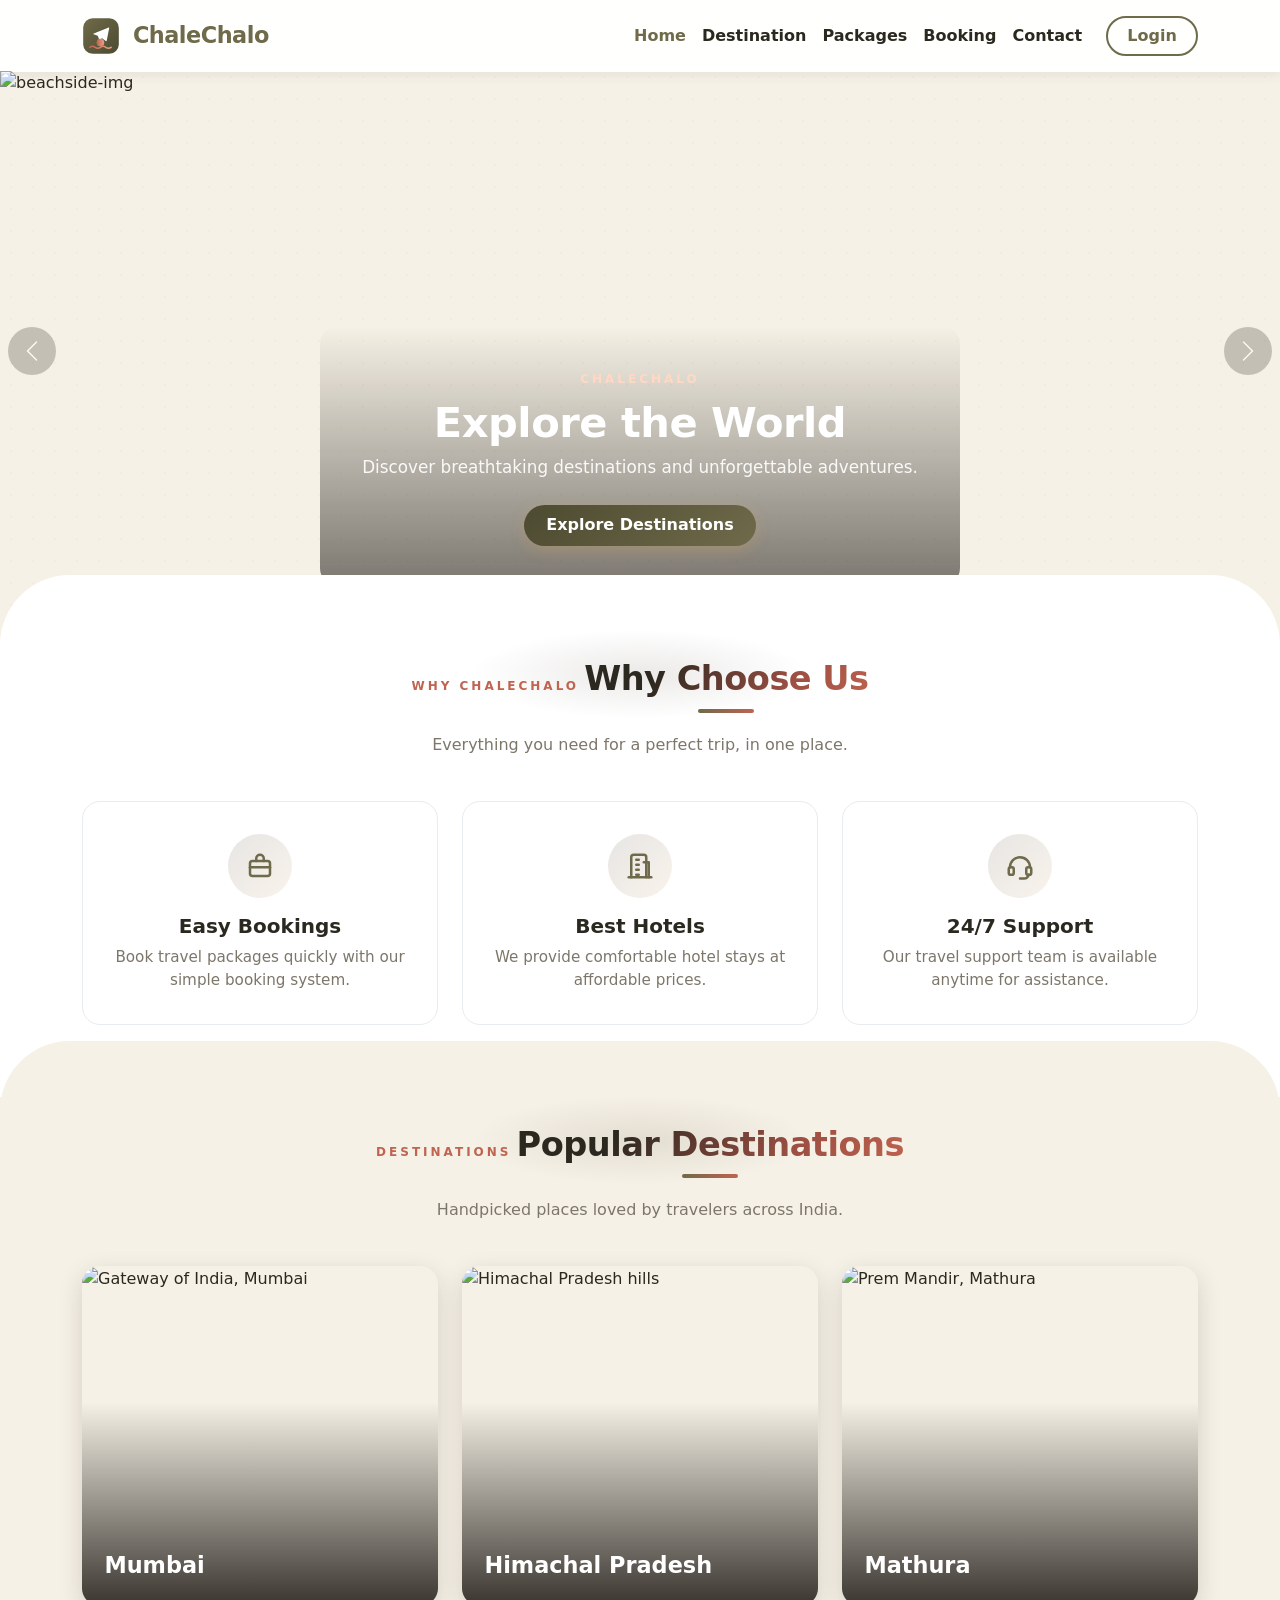
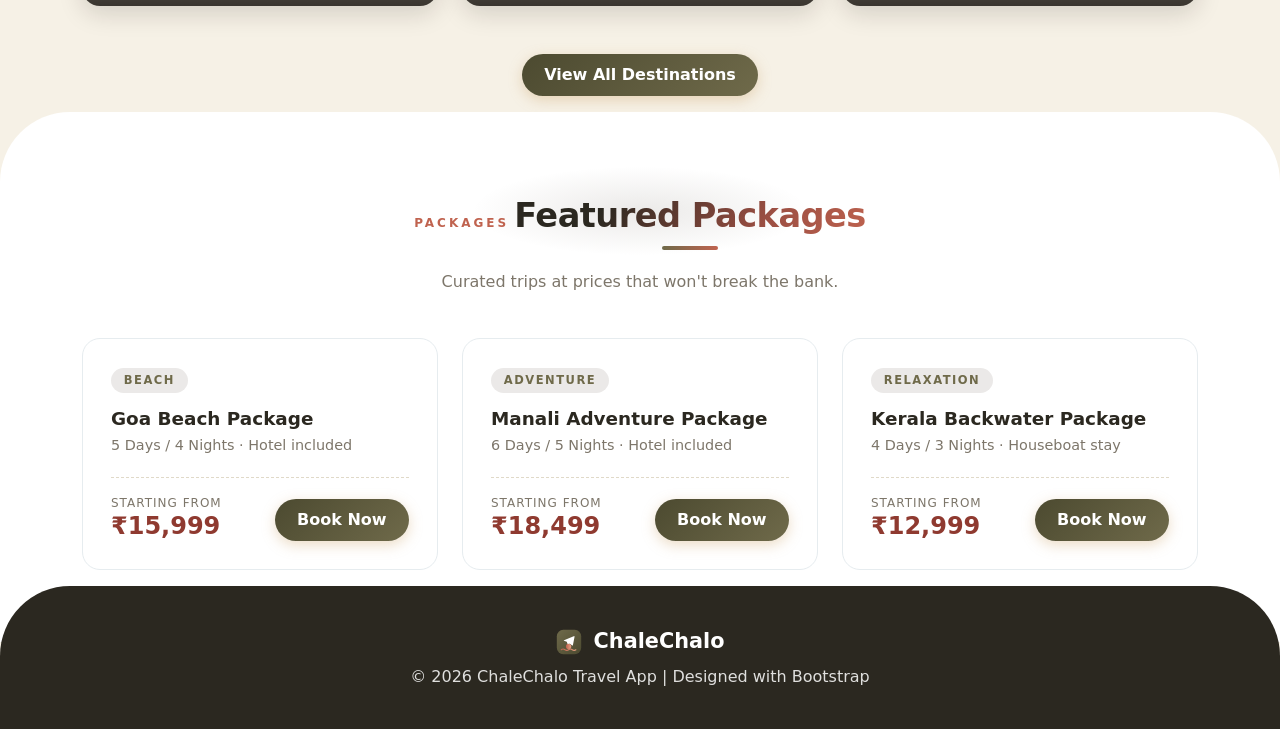
==== commit 0b10ff36: "Signup and login pages added and theme changed" ====
--- a/index.html
+++ b/index.html
@@ -43,7 +43,7 @@
                         <a class="nav-link" href="./contact.html">Contact</a>
                     </li>
                     <li class="nav-item ms-lg-3">
-                        <button type="button" class="btn cc-btn-outline">Login</button>
+                        <a href="./login.html" class="btn cc-btn-outline text-decoration-none">Login</a>
                     </li>
                 </ul>
             </div>
@@ -100,7 +100,7 @@
     </div>
 
     <!-- Why Choose Us -->
-    <section class="cc-section">
+    <section class="cc-section cc-curve">
         <div class="container">
             <div class="cc-section-head text-center">
                 <span class="cc-kicker">Why ChaleChalo</span>
@@ -134,7 +134,7 @@
     </section>
 
     <!-- Popular Destinations -->
-    <section class="cc-section cc-section-alt">
+    <section class="cc-section cc-section-alt cc-curve">
         <div class="container">
             <div class="cc-section-head text-center">
                 <span class="cc-kicker">Destinations</span>
@@ -180,7 +180,7 @@
     </section>
 
     <!-- Featured Packages -->
-    <section class="cc-section">
+    <section class="cc-section cc-curve">
         <div class="container">
             <div class="cc-section-head text-center">
                 <span class="cc-kicker">Packages</span>
@@ -301,7 +301,7 @@
     </div>
 
     <!-- Footer -->
-    <footer class="cc-footer">
+    <footer class="cc-footer cc-curve">
         <div class="container text-center">
             <p class="cc-footer-brand mb-2"><img src="images/logo.svg" alt="ChaleChalo logo" class="cc-footer-logo"> ChaleChalo</p>
             <p class="mb-0">© 2026 ChaleChalo Travel App | Designed with Bootstrap</p>
--- a/css/style.css
+++ b/css/style.css
@@ -1,18 +1,18 @@
 ﻿/* ============================================================
-   ChaleChalo â€” Travel Theme
-   Palette: deep teal + warm coral on a soft neutral base
+   ChaleChalo — Travel Theme
+   Palette: deep navy + champagne gold on warm ivory
    ============================================================ */
 
 :root {
-    --cc-teal: #0e7c7b;
-    --cc-teal-dark: #0a5c5b;
-    --cc-coral: #ff7a45;
-    --cc-coral-dark: #e85f2b;
-    --cc-ink: #17323a;
-    --cc-muted: #5d7380;
-    --cc-bg: #f7f9fb;
+    --cc-teal: #6f6a4a;
+    --cc-teal-dark: #4c4a30;
+    --cc-coral: #c0634f;
+    --cc-coral-dark: #8f3a30;
+    --cc-ink: #2b2820;
+    --cc-muted: #7d766a;
+    --cc-bg: #f6f1e6;
     --cc-white: #ffffff;
-    --cc-radius: 16px;
+    --cc-radius: 18px;
 }
 
 body {
@@ -25,7 +25,7 @@
 .cc-navbar {
     background: rgba(255, 255, 255, 0.95);
     backdrop-filter: blur(10px);
-    box-shadow: 0 2px 12px rgba(14, 60, 60, 0.08);
+    box-shadow: 0 2px 12px rgba(26, 21, 15, 0.08);
     padding: 0.75rem 0;
 }
 
@@ -53,7 +53,7 @@
 
 .cc-navbar .nav-link:hover {
     color: var(--cc-teal);
-    background: rgba(14, 124, 123, 0.08);
+    background: rgba(58, 45, 30, 0.08);
 }
 
 .cc-navbar .nav-link.active {
@@ -61,18 +61,18 @@
 }
 
 .cc-toggler {
-    border: 1px solid #d9e2e6;
+    border: 1px solid #e0d9c8;
 }
 
 /* ---------- Buttons ---------- */
 .cc-btn-primary {
-    background: linear-gradient(135deg, var(--cc-coral), var(--cc-coral-dark));
+    background: linear-gradient(135deg, #4c4a30, var(--cc-teal));
     color: #fff;
     font-weight: 600;
     border: none;
     border-radius: 50px;
     padding: 0.55rem 1.4rem;
-    box-shadow: 0 4px 14px rgba(255, 122, 69, 0.35);
+    box-shadow: 0 4px 14px rgba(201, 154, 91, 0.35);
     transition: transform 0.2s, box-shadow 0.2s;
 }
 
@@ -80,7 +80,7 @@
 .cc-btn-primary:focus {
     color: #fff;
     transform: translateY(-2px);
-    box-shadow: 0 6px 18px rgba(255, 122, 69, 0.45);
+    box-shadow: 0 6px 18px rgba(201, 154, 91, 0.45);
 }
 
 .cc-btn-outline {
@@ -115,7 +115,7 @@
 }
 
 .cc-hero .carousel-caption {
-    background: linear-gradient(180deg, rgba(10, 50, 50, 0) 0%, rgba(10, 50, 50, 0.55) 100%);
+    background: linear-gradient(180deg, rgba(22, 18, 13, 0) 0%, rgba(22, 18, 13, 0.55) 100%);
     border-radius: var(--cc-radius);
     padding: 2.5rem 1.5rem;
     max-width: 640px;
@@ -201,7 +201,7 @@
 
 .cc-feature:hover {
     transform: translateY(-6px);
-    box-shadow: 0 12px 30px rgba(14, 60, 60, 0.12);
+    box-shadow: 0 12px 30px rgba(26, 21, 15, 0.12);
 }
 
 .cc-feature-icon svg {
@@ -218,7 +218,7 @@
     align-items: center;
     justify-content: center;
     font-size: 1.7rem;
-    background: linear-gradient(135deg, rgba(14, 124, 123, 0.12), rgba(255, 122, 69, 0.12));
+    background: linear-gradient(135deg, rgba(58, 45, 30, 0.12), rgba(201, 154, 91, 0.12));
     border-radius: 50%;
 }
 
@@ -239,7 +239,7 @@
     border-radius: var(--cc-radius);
     overflow: hidden;
     height: 340px;
-    box-shadow: 0 8px 24px rgba(14, 60, 60, 0.15);
+    box-shadow: 0 8px 24px rgba(26, 21, 15, 0.15);
 }
 
 .cc-dest-card img {
@@ -256,7 +256,7 @@
 .cc-dest-info {
     position: absolute;
     inset: 0;
-    background: linear-gradient(180deg, rgba(10, 40, 40, 0) 40%, rgba(10, 40, 40, 0.85) 100%);
+    background: linear-gradient(180deg, rgba(24, 20, 15, 0) 40%, rgba(24, 20, 15, 0.85) 100%);
     display: flex;
     flex-direction: column;
     justify-content: flex-end;
@@ -298,7 +298,7 @@
 
 .cc-package-card:hover {
     transform: translateY(-6px);
-    box-shadow: 0 14px 34px rgba(14, 60, 60, 0.14);
+    box-shadow: 0 14px 34px rgba(26, 21, 15, 0.14);
 }
 
 .cc-package-body {
@@ -307,7 +307,7 @@
 
 .cc-package-tag {
     display: inline-block;
-    background: rgba(14, 124, 123, 0.1);
+    background: rgba(58, 45, 30, 0.1);
     color: var(--cc-teal);
     font-size: 0.72rem;
     font-weight: 700;
@@ -335,7 +335,7 @@
     align-items: flex-end;
     justify-content: space-between;
     gap: 0.75rem;
-    border-top: 1px dashed #d9e2e6;
+    border-top: 1px dashed #e0d9c8;
     padding-top: 1rem;
 }
 
@@ -397,13 +397,13 @@
 .modal-body .form-control,
 .modal-body .form-select {
     border-radius: 10px;
-    border-color: #d9e2e6;
+    border-color: #e0d9c8;
 }
 
 .modal-body .form-control:focus,
 .modal-body .form-select:focus {
     border-color: var(--cc-teal);
-    box-shadow: 0 0 0 0.2rem rgba(14, 124, 123, 0.15);
+    box-shadow: 0 0 0 0.2rem rgba(58, 45, 30, 0.15);
 }
 
 /* ---------- Footer ---------- */
@@ -436,7 +436,7 @@
 .cc-hero .carousel-control-next-icon {
     width: 3rem;
     height: 3rem;
-    background-color: rgba(14, 60, 60, 0.45);
+    background-color: rgba(26, 21, 15, 0.45);
     border-radius: 50%;
     background-size: 50%;
 }
@@ -454,7 +454,7 @@
 
 /* ---------- Misc ---------- */
 ::selection {
-    background: rgba(14, 124, 123, 0.25);
+    background: rgba(58, 45, 30, 0.25);
 }
 
 .cc-hero .carousel-caption .cc-btn-primary {
@@ -474,7 +474,7 @@
 /* ---------- Destination page ---------- */
 .cc-page-hero {
     background:
-        linear-gradient(135deg, rgba(10, 60, 60, 0.85), rgba(14, 124, 123, 0.78)),
+        linear-gradient(135deg, rgba(24, 20, 15, 0.85), rgba(58, 45, 30, 0.78)),
         url('https://images.pexels.com/photos/371633/pexels-photo-371633.jpeg?cs=srgb&fm=jpg') center/cover no-repeat;
     color: #fff;
     padding: 4rem 0 4.5rem;
@@ -507,7 +507,7 @@
 }
 
 .cc-chip {
-    border: 1.5px solid #d9e2e6;
+    border: 1.5px solid #e0d9c8;
     background: #fff;
     color: var(--cc-ink);
     font-weight: 600;
@@ -539,7 +539,7 @@
 
 .cc-place-card:hover {
     transform: translateY(-6px);
-    box-shadow: 0 14px 34px rgba(14, 60, 60, 0.14);
+    box-shadow: 0 14px 34px rgba(26, 21, 15, 0.14);
 }
 
 .cc-place-img {
@@ -602,3 +602,504 @@
     }
 }
 
+/* ---------- Packages page ---------- */
+.cc-page-hero-alt {
+    background:
+        linear-gradient(135deg, rgba(24, 20, 15, 0.82), rgba(58, 45, 30, 0.78)),
+        url('https://images.wallpaperscraft.com/image/single/beach_sea_sand_1341994_3840x2400.jpg') center/cover no-repeat;
+}
+
+.cc-deal-card {
+    background: #fff;
+    border: 1px solid #e6ecef;
+    border-radius: var(--cc-radius);
+    overflow: hidden;
+    height: 100%;
+    display: flex;
+    flex-direction: column;
+    transition: transform 0.25s, box-shadow 0.25s;
+}
+
+.cc-deal-card:hover {
+    transform: translateY(-6px);
+    box-shadow: 0 14px 34px rgba(26, 21, 15, 0.14);
+}
+
+.cc-deal-img {
+    position: relative;
+    height: 200px;
+    overflow: hidden;
+}
+
+.cc-deal-img img {
+    width: 100%;
+    height: 100%;
+    object-fit: cover;
+    transition: transform 0.5s ease;
+}
+
+.cc-deal-card:hover .cc-deal-img img {
+    transform: scale(1.07);
+}
+
+.cc-deal-price {
+    position: absolute;
+    top: 12px;
+    right: 12px;
+    background: var(--cc-coral);
+    color: #fff;
+    font-weight: 800;
+    font-size: 0.95rem;
+    padding: 0.3rem 0.85rem;
+    border-radius: 50px;
+    box-shadow: 0 4px 10px rgba(0, 0, 0, 0.2);
+}
+
+.cc-deal-body {
+    padding: 1.35rem 1.4rem 1.5rem;
+    display: flex;
+    flex-direction: column;
+    flex: 1;
+}
+
+.cc-deal-tag {
+    align-self: flex-start;
+    background: rgba(58, 45, 30, 0.1);
+    color: var(--cc-teal);
+    font-size: 0.7rem;
+    font-weight: 700;
+    text-transform: uppercase;
+    letter-spacing: 1.5px;
+    padding: 0.25rem 0.75rem;
+    border-radius: 50px;
+    margin-bottom: 0.7rem;
+}
+
+.cc-tag-adventure {
+    background: rgba(150, 112, 60, 0.12);
+    color: var(--cc-coral-dark);
+}
+
+.cc-tag-heritage {
+    background: rgba(59, 110, 165, 0.12);
+    color: #8f3a30;
+}
+
+.cc-tag-spiritual {
+    background: rgba(46, 139, 87, 0.12);
+    color: #6f6a45;
+}
+
+.cc-deal-body h5 {
+    font-weight: 700;
+    font-size: 1.1rem;
+    margin-bottom: 0.3rem;
+}
+
+.cc-deal-meta {
+    color: var(--cc-muted);
+    font-size: 0.88rem;
+    margin-bottom: 0.9rem;
+}
+
+.cc-deal-list {
+    list-style: none;
+    padding: 0;
+    margin: 0 0 1.2rem;
+    font-size: 0.88rem;
+    color: var(--cc-muted);
+}
+
+.cc-deal-list li {
+    padding: 0.2rem 0 0.2rem 1.4rem;
+    position: relative;
+}
+
+.cc-deal-list li::before {
+    content: "";
+    position: absolute;
+    left: 0;
+    top: 0.62rem;
+    width: 8px;
+    height: 8px;
+    border-radius: 50%;
+    background: linear-gradient(135deg, var(--cc-teal), var(--cc-coral));
+}
+
+.cc-deal-body .cc-btn-primary {
+    margin-top: auto;
+}
+
+/* ---------- Effects & unique structure ---------- */
+
+/* Curved section transitions - add .cc-curve to a section/footer */
+.cc-curve {
+    position: relative;
+    z-index: 2;
+    border-radius: 70px 70px 0 0;
+    margin-top: -56px;
+    padding-top: 5.25rem;
+}
+
+.cc-curve.cc-section-alt {
+    padding-top: 5.25rem;
+}
+
+.cc-footer.cc-curve {
+    padding-top: 2.5rem;
+}
+
+@media (max-width: 767px) {
+    .cc-curve {
+        border-radius: 40px 40px 0 0;
+        margin-top: -36px;
+        padding-top: 4rem;
+    }
+
+    .cc-footer.cc-curve {
+        padding-top: 2.5rem;
+    }
+}
+
+/* Ken Burns zoom on hero carousel images */
+.cc-hero-img {
+    animation: ccKenBurns 22s ease-in-out infinite alternate;
+}
+
+@keyframes ccKenBurns {
+    from {
+        transform: scale(1.02);
+    }
+    to {
+        transform: scale(1.12);
+    }
+}
+
+/* Gradient text on section titles */
+.cc-title {
+    background: linear-gradient(120deg, var(--cc-ink) 25%, #9c4f43 70%, var(--cc-coral));
+    -webkit-background-clip: text;
+    background-clip: text;
+    color: transparent;
+}
+
+/* Soft blob accent behind section headings */
+.cc-section-head {
+    position: relative;
+}
+
+.cc-section-head::before {
+    content: "";
+    position: absolute;
+    top: -30px;
+    left: 50%;
+    transform: translateX(-50%);
+    width: 340px;
+    height: 90px;
+    background: radial-gradient(ellipse, rgba(58, 45, 30, 0.10), transparent 70%);
+    z-index: -1;
+    pointer-events: none;
+}
+
+/* Floating feature icons */
+.cc-feature-icon {
+    animation: ccFloat 4s ease-in-out infinite;
+}
+
+.cc-feature:nth-child(2) .cc-feature-icon {
+    animation-delay: 0.6s;
+}
+
+.cc-feature:nth-child(3) .cc-feature-icon {
+    animation-delay: 1.2s;
+}
+
+@keyframes ccFloat {
+    0%, 100% {
+        transform: translateY(0);
+    }
+    50% {
+        transform: translateY(-9px);
+    }
+}
+
+/* Glow ring on card hover */
+.cc-feature:hover,
+.cc-place-card:hover,
+.cc-package-card:hover,
+.cc-deal-card:hover {
+    border-color: rgba(58, 45, 30, 0.35);
+}
+
+/* Subtle grain texture on page background */
+body::after {
+    content: "";
+    position: fixed;
+    inset: 0;
+    pointer-events: none;
+    z-index: 1;
+    opacity: 0.35;
+    background-image: radial-gradient(rgba(111, 106, 74, 0.10) 1px, transparent 1px);
+    background-size: 22px 22px;
+}
+
+/* Ensure content sits above the grain */
+.cc-navbar,
+.cc-hero,
+.cc-section,
+.cc-footer,
+.cc-page-hero {
+    position: relative;
+    z-index: 2;
+}
+
+/* Hero caption entrance */
+.cc-hero .carousel-item.active .carousel-caption {
+    animation: ccCaptionIn 0.9s ease both;
+}
+
+@keyframes ccCaptionIn {
+    from {
+        opacity: 0;
+        transform: translate(-50%, 24px);
+    }
+    to {
+        opacity: 1;
+        transform: translate(-50%, 0);
+    }
+}
+
+/* Price badge pop */
+.cc-deal-price {
+    animation: ccPop 0.4s ease both;
+}
+
+@keyframes ccPop {
+    from {
+        transform: scale(0.7);
+        opacity: 0;
+    }
+    to {
+        transform: scale(1);
+        opacity: 1;
+    }
+}
+
+/* ---------- Scroll reveal animations ---------- */
+.cc-reveal {
+    opacity: 0;
+    transform: translateY(30px);
+    transition: opacity 0.7s ease, transform 0.7s cubic-bezier(0.22, 0.8, 0.3, 1);
+    transition-delay: var(--cc-delay, 0s);
+}
+
+.cc-reveal.cc-visible {
+    opacity: 1;
+    transform: translateY(0);
+}
+
+@media (prefers-reduced-motion: reduce) {
+    .cc-reveal {
+        opacity: 1;
+        transform: none;
+        transition: none;
+    }
+}
+
+/* Reveal from left/right for variety */
+.cc-reveal-left {
+    transform: translateX(-36px);
+}
+
+.cc-reveal-right {
+    transform: translateX(36px);
+}
+
+.cc-reveal-left.cc-visible,
+.cc-reveal-right.cc-visible {
+    transform: translateX(0);
+}
+
+/* ---------- Booking page ---------- */
+.cc-booking-hero {
+    background:
+        linear-gradient(135deg, rgba(24, 20, 15, 0.85), rgba(58, 45, 30, 0.78)),
+        url('https://images.pexels.com/photos/371633/pexels-photo-371633.jpeg?cs=srgb&fm=jpg') center/cover no-repeat;
+}
+
+.cc-booking-grid {
+    display: grid;
+    grid-template-columns: 1.5fr 1fr;
+    gap: 2rem;
+    align-items: start;
+}
+
+@media (max-width: 991px) {
+    .cc-booking-grid {
+        grid-template-columns: 1fr;
+    }
+}
+
+.cc-booking-card,
+.cc-summary-card {
+    background: #fff;
+    border: 1px solid #e2d8c4;
+    border-radius: var(--cc-radius);
+    padding: 2rem;
+    box-shadow: 0 10px 30px rgba(30, 25, 19, 0.08);
+}
+
+.cc-booking-card h3,
+.cc-summary-card h3 {
+    font-weight: 800;
+    color: var(--cc-ink);
+    margin-bottom: 1.5rem;
+    font-size: 1.4rem;
+}
+
+.cc-booking-card .form-label {
+    font-weight: 600;
+    font-size: 0.88rem;
+}
+
+.cc-booking-card .form-control,
+.cc-booking-card .form-select {
+    border-radius: 12px;
+    border-color: #d8cbb2;
+    padding: 0.6rem 0.9rem;
+}
+
+.cc-booking-card .form-control:focus,
+.cc-booking-card .form-select:focus {
+    border-color: var(--cc-teal);
+    box-shadow: 0 0 0 0.2rem rgba(58, 45, 30, 0.15);
+}
+
+.cc-summary-card {
+    position: sticky;
+    top: 96px;
+    background: linear-gradient(160deg, #ffffff 60%, #f3ecdd);
+}
+
+.cc-summary-card h3 {
+    color: var(--cc-teal);
+}
+
+.cc-summary-row {
+    display: flex;
+    justify-content: space-between;
+    padding: 0.6rem 0;
+    border-bottom: 1px dashed #d8cbb2;
+    font-size: 0.95rem;
+}
+
+.cc-summary-row span:first-child {
+    color: var(--cc-muted);
+}
+
+.cc-summary-row span:last-child {
+    font-weight: 600;
+    color: var(--cc-ink);
+}
+
+.cc-summary-total {
+    display: flex;
+    justify-content: space-between;
+    align-items: center;
+    margin-top: 1rem;
+    padding-top: 1rem;
+    border-top: 2px solid var(--cc-teal);
+}
+
+.cc-summary-total .label {
+    font-weight: 700;
+    color: var(--cc-ink);
+}
+
+.cc-summary-total .amount {
+    font-size: 1.6rem;
+    font-weight: 800;
+    color: var(--cc-coral-dark);
+}
+
+.cc-booking-card .cc-btn-primary {
+    width: 100%;
+    padding: 0.8rem;
+    font-size: 1rem;
+}
+
+.cc-success-card {
+    text-align: center;
+    padding: 3rem 2rem;
+}
+
+.cc-success-icon {
+    width: 84px;
+    height: 84px;
+    margin: 0 auto 1.2rem;
+    border-radius: 50%;
+    background: linear-gradient(135deg, #4c4a30, var(--cc-teal));
+    display: flex;
+    align-items: center;
+    justify-content: center;
+    font-size: 2.2rem;
+    color: #fff;
+    animation: ccPop 0.5s cubic-bezier(0.34, 1.56, 0.64, 1) both;
+}
+
+.cc-success-card h3 {
+    margin-bottom: 0.5rem;
+}
+
+.cc-booking-ref {
+    display: inline-block;
+    background: #f3ecdd;
+    color: var(--cc-teal);
+    font-weight: 700;
+    padding: 0.4rem 1rem;
+    border-radius: 50px;
+    margin: 0.75rem 0 1.25rem;
+    letter-spacing: 1px;
+}
+
+/* ---------- Contact & Login pages ---------- */
+.cc-login-body {
+    background:
+        radial-gradient(ellipse at 20% 10%, rgba(74, 58, 40, 0.18), transparent 55%),
+        radial-gradient(ellipse at 85% 90%, rgba(201, 154, 91, 0.14), transparent 55%),
+        var(--cc-bg);
+    min-height: 100vh;
+}
+
+.cc-login-wrap {
+    max-width: 560px;
+    margin: 0 auto;
+    padding: 0.75rem 1rem 3rem;
+}
+
+.cc-login-title {
+    font-weight: 800;
+    color: var(--cc-ink);
+    font-size: 1.9rem;
+}
+
+.cc-link-small {
+    color: var(--cc-teal);
+    font-weight: 600;
+    font-size: 0.88rem;
+    text-decoration: none;
+}
+
+.cc-link-small:hover {
+    text-decoration: underline;
+}
+
+.cc-map {
+    border-radius: var(--cc-radius);
+    overflow: hidden;
+    box-shadow: 0 10px 30px rgba(30, 25, 19, 0.1);
+}
+
+.cc-feature .cc-feature-icon {
+    flex-shrink: 0;
+}
